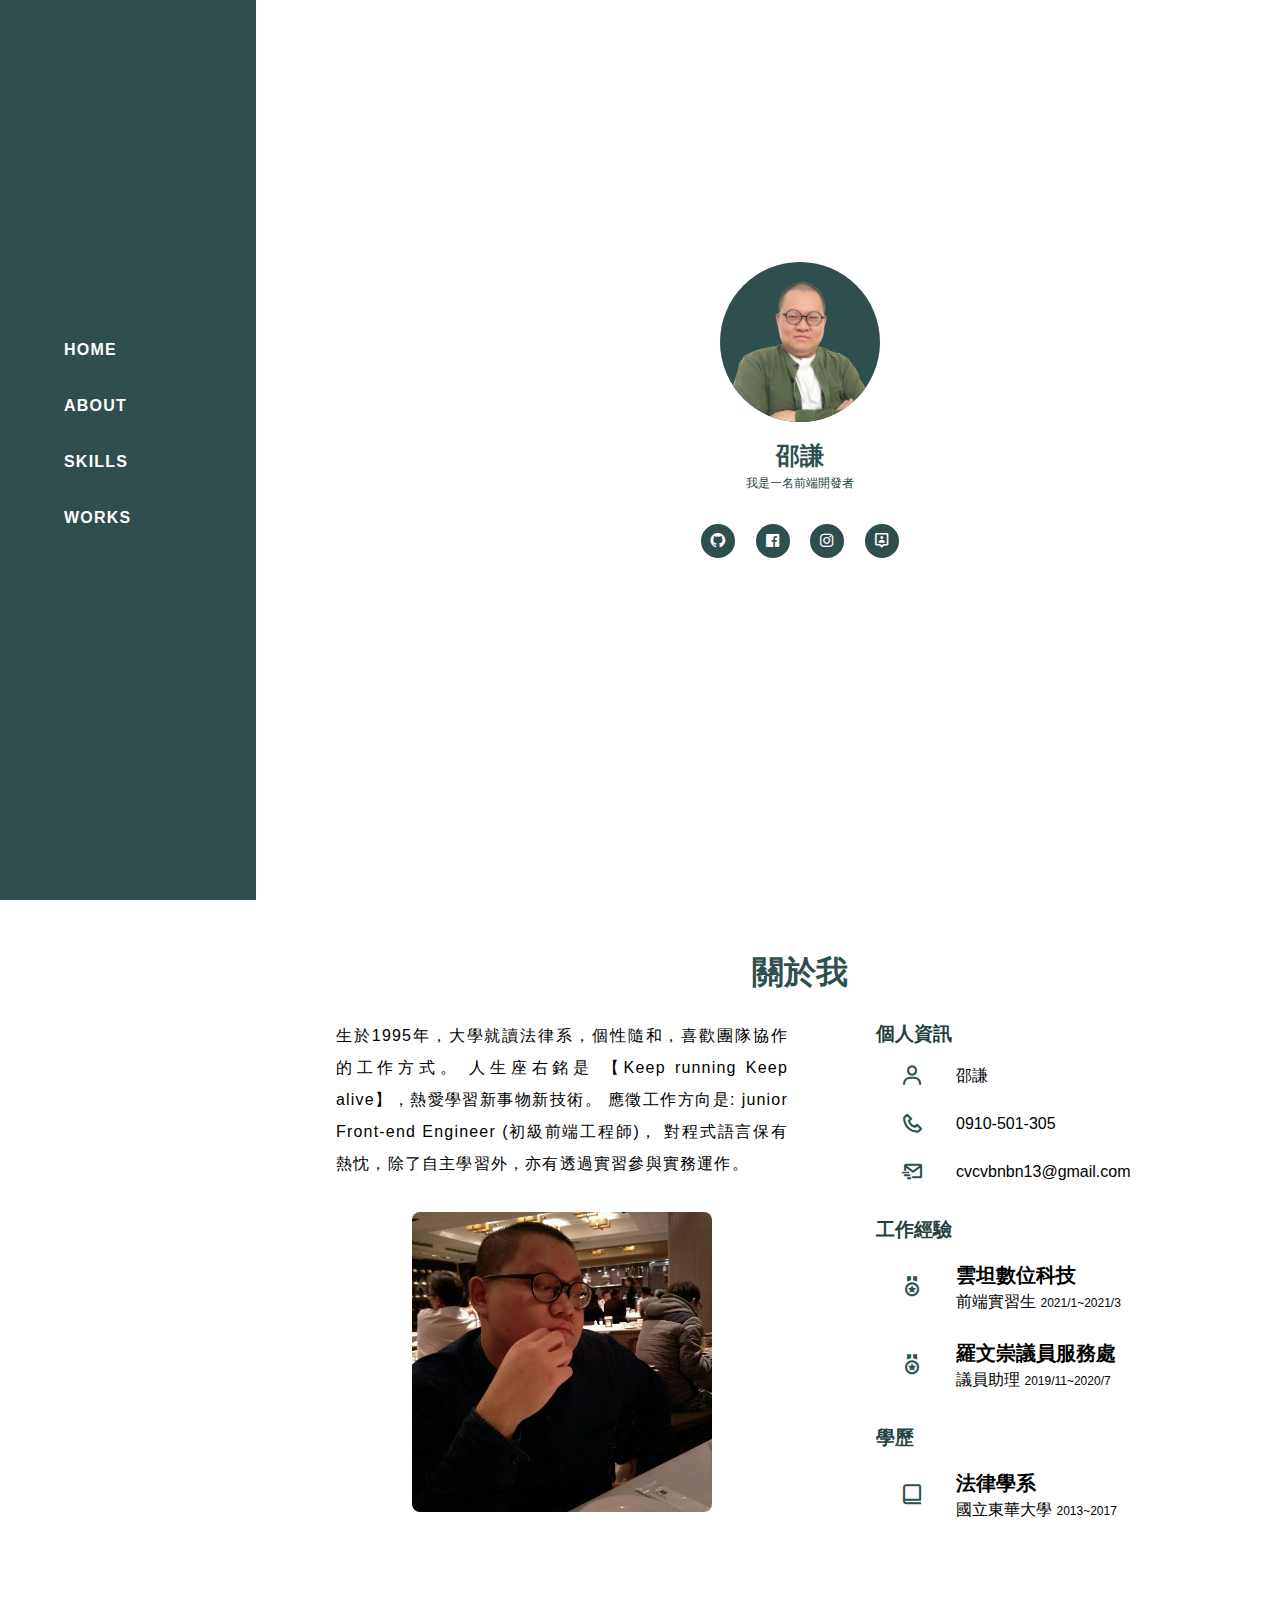
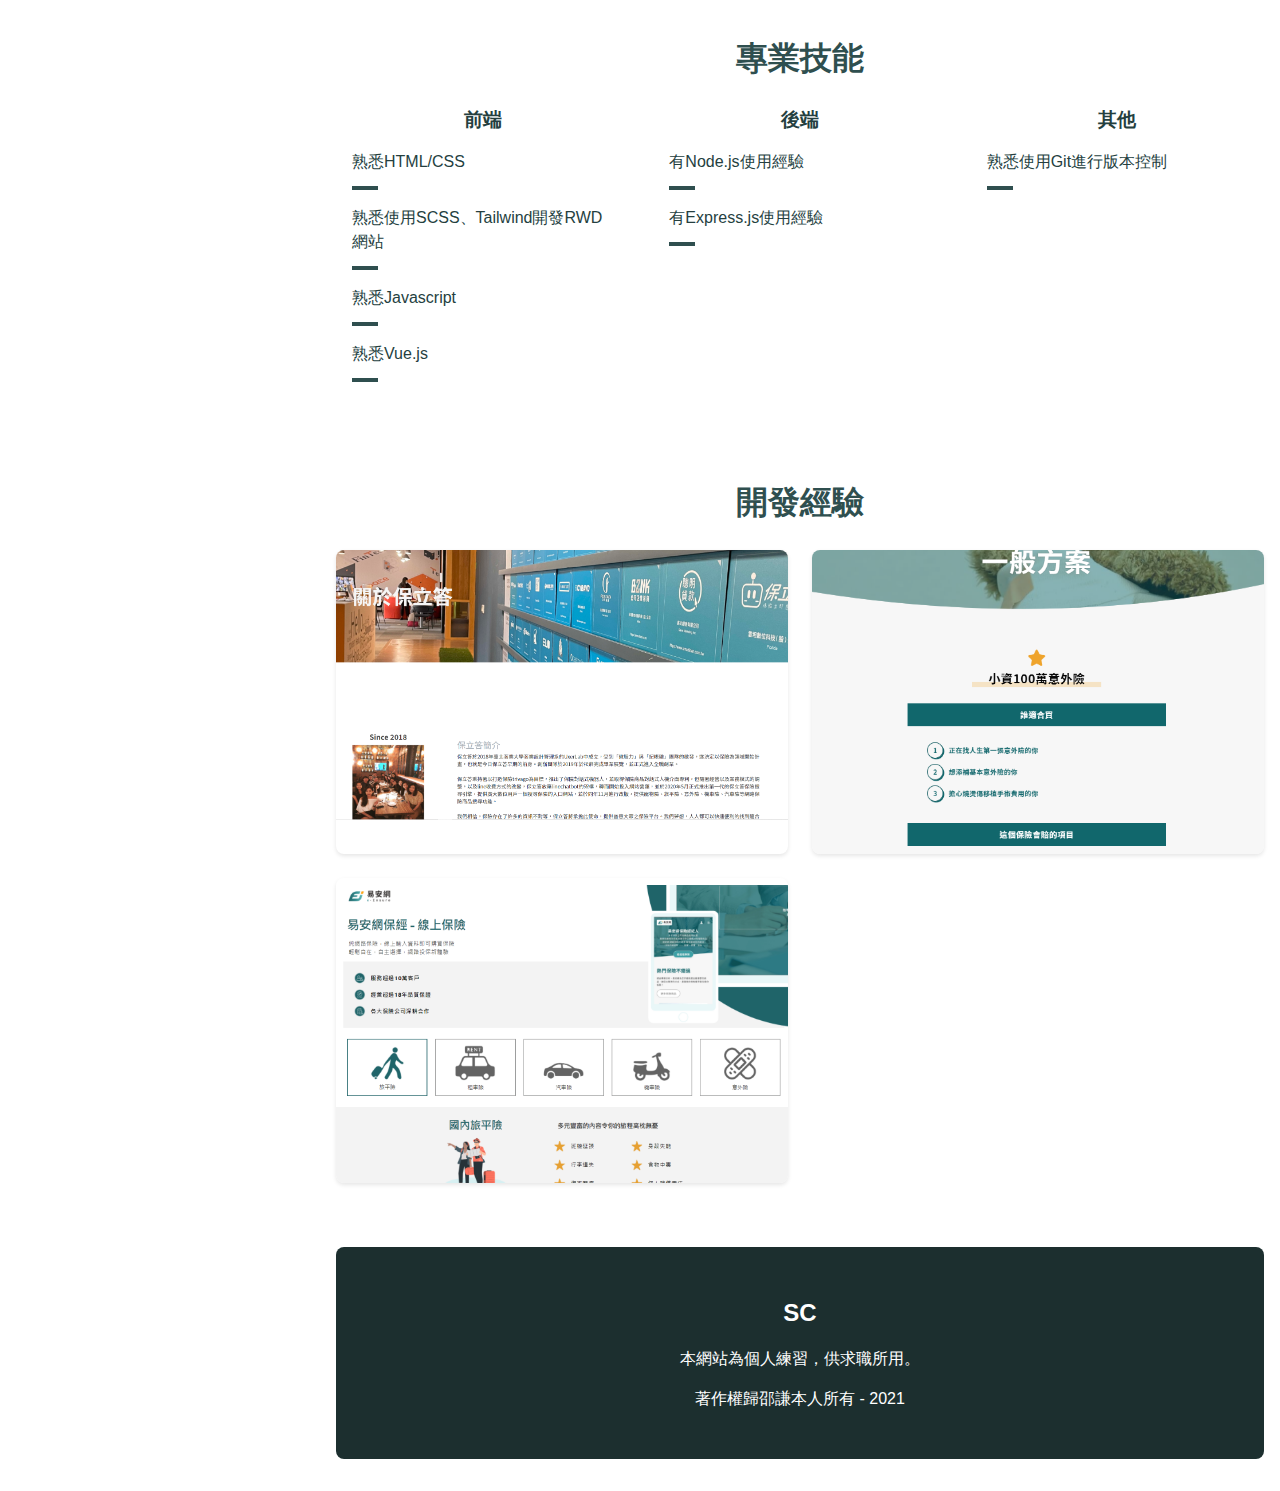
==== index.html @ 2b5a3fa8 "resume" ====
<!DOCTYPE html>
<html lang="en">
<head>
  <meta charset="UTF-8">
  <meta http-equiv="X-UA-Compatible" content="IE=edge">
  <meta name="viewport" content="width=device-width, initial-scale=1.0">
  <link rel="icon" href="assets/img/favicon.png" type="img/x-icon">
  <link rel="stylesheet" href="assets/css/style.css">
  <link href='https://unpkg.com/boxicons@2.0.7/css/boxicons.min.css' rel='stylesheet'>
  <title>嗨!我是邵謙</title>
</head>
<body>
  <header class="header">
    <div class="nav bd-grid">
      <div class="nav__toggle" id="nav__toggle">
        <i class='bx bx-menu'></i>
      </div>

      <div>
        <a href="#home">
          <img src="assets/img/logo.png" alt="" class="nav__logo">
        </a>
      </div>

      <div class="nav__menu" id="nav__menu">
        <div class="nav__close" id="nav__close">
          <i class='bx bx-x'></i>
        </div>

        <ul class="nav__list">
          <li class="nav__item"><a href="#home" class="nav__link">Home</a></li>
          <li class="nav__item"><a href="#about" class="nav__link">About</a></li>
          <li class="nav__item"><a href="#skills" class="nav__link">Skills</a></li>
          <li class="nav__item"><a href="#works" class="nav__link">Works</a></li>
        </ul>
      </div>
    </div>
  </header>


  <main class="main">
    <section class="home" id="home">
      <div class="home__container bd-grid">
        <div class="home__data">
          <div class="home__img">
            <img src="assets/img/person.png" alt="">
          </div>

          <h1 class="home__title">
            邵謙
          </h1>
          <span class="home__profession">我是一名前端開發者</span>

          <div class="home__social">
            <a href="#" class="home__social-link">
              <i class='bx bxl-github'></i>
            </a>
            <a href="#" class="home__social-link">
              <i class='bx bxl-facebook-square'></i>
            </a>
            <a href="#" class="home__social-link">
              <i class='bx bxl-instagram'></i>
            </a>
            <a href="#" class="home__social-link">
              <i class='bx bx-user-pin'></i>
            </a>
          </div>
        </div>
      </div>
    </section>

    <section class="about section" id="about">
      <h2 class="section__title">關於我</h2>

      <div class="about__container bd-grid">
        <div class="about__data">
          <p class="about__description">生於1995年，大學就讀法律系，個性隨和，喜歡團隊協作的工作方式。
          
            人生座右銘是 【Keep running Keep alive】，熱愛學習新事物新技術。
            
            應徵工作方向是: junior Front-end Engineer (初級前端工程師)，
            
            對程式語言保有熱忱，除了自主學習外，亦有透過實習參與實務運作。
          </p>
          <img src="assets/img/about.png" alt="" class="about__img">
        </div>
        <div>
          <div class="about__information">
            <h3 class="about__information-title">個人資訊</h3>
          
            <div class="about__information-data">
              <i class='bx bx-user about__information-icon'></i>
              <span>邵謙</span>
            </div>
          
            <div class="about__information-data">
              <i class='bx bx-phone about__information-icon'></i>
              <span>0910-501-305</span>
            </div>
          
            <div class="about__information-data">
              <i class='bx bx-mail-send about__information-icon'></i>
              <span>cvcvbnbn13@gmail.com</span>
            </div>
          </div>
          
          <div class="about__information">
            <h3 class="about__information-title">工作經驗</h3>
          
            <div class="about__information-data">
              <i class='bx bx-medal about__information-icon'></i>
              <div>
                <span class='about__information-company'>雲坦數位科技</span>
                <span class='about__information-subtitle'>前端實習生</span>
                <span class='about__information-subtitle-small'>2021/1~2021/3</span>
              </div>
            </div>
            <div class="about__information-data">
              <i class='bx bx-medal about__information-icon'></i>
              <div>
                <span class='about__information-company'>羅文崇議員服務處</span>
                <span class='about__information-subtitle'>議員助理</span>
                <span class='about__information-subtitle-small'>2019/11~2020/7</span>
              </div>
            </div>
          
          </div>
          <div class="about__information">
            <h3 class="about__information-title">學歷</h3>
          
            <div class="about__information-data">
              <i class='bx bx-book-alt about__information-icon'></i>
              <div>
                <span class='about__information-company'>法律學系</span>
                <span class='about__information-subtitle'>國立東華大學</span>
                <span class='about__information-subtitle-small'>2013~2017</span>
              </div>
            </div>
          
          </div>
        </div>

      </div>
    </section>

    <section class="skills section" id="skills">
      <h2 class="section__title">專業技能</h2>

      <div class="skills__container bd-grid">
        <div class="skills-content">
          <h3 class="skills__subtitle">前端</h3>
          <div class="skills__data">
            <span class="skills__name">熟悉HTML/CSS</span>
            <div class="skills__bar"></div>
          </div>
          <div class="skills__data">
            <span class="skills__name">熟悉使用SCSS、Tailwind開發RWD網站</span>
            <div class="skills__bar"></div>
          </div>

          <div class="skills__data">
            <span class="skills__name">熟悉Javascript</span>
            <div class="skills__bar"></div>
          </div>
          
          <div class="skills__data">
            <span class="skills__name">熟悉Vue.js</span>
            <div class="skills__bar"></div>
          </div>
        </div>

        <div class="skills-content">
          <h3 class="skills__subtitle">後端</h3>
          <div class="skills__data">
            <span class="skills__name">有Node.js使用經驗</span>
            <div class="skills__bar"></div>
          </div>
          <div class="skills__data">
            <span class="skills__name">有Express.js使用經驗</span>
            <div class="skills__bar"></div>
          </div>
        </div>

        <div class="skills-content">
          <h3 class="skills__subtitle">其他</h3>
          <div class="skills__data">
            <span class="skills__name">熟悉使用Git進行版本控制</span>
            <div class="skills__bar"></div>
          </div>
        </div>
      </div>
    </section>

    <section class="works section" id="works">
      <h2 class="section__title">開發經驗</h2>

      <div class="works__container bd-grid">
        <div class="works__img">
          <img src="assets/img/work1.png" alt="">

          <div class="works__data">
            <a href="https://polida.com.tw/about" target="_blank" rel="noreferrer" class="works__link">
              <i class='bx bx-link-alt'></i>
            </a>
            <span class="works__title">保立答關於我頁面</span>
          </div>
        </div>
        <div class="works__img">
          <img src="assets/img/work2.png" alt="">

          <div class="works__data">
            <a href="https://einsure.com.tw/product/accident/general/taian-QTP204?supplier=taian" target="_blank" rel="noreferrer" class="works__link">
              <i class='bx bx-link-alt'></i>
            </a>
            <span class="works__title">易安網意外險頁面</span>
          </div>
        </div>
        <div class="works__img">
          <img src="assets/img/work3.png" alt="">

          <div class="works__data">
            <a href="https://tada.tw/w/tada/Fortuna" target="_blank" rel="noreferrer" class="works__link">
              <i class='bx bx-link-alt'></i>
            </a>
            <span class="works__title">TADA台灣車主協會線上保險頁面</span>
          </div>
        </div>
        <!-- <div class="works__img">
          <img src="assets/img/work4.jpg" alt="">

          <div class="works__data">
            <a href="#" class="works__link">
              <i class='bx bx-link-alt'></i>
            </a>
            <span class="works__title">Work 4</span>
          </div>
        </div>
        <div class="works__img">
          <img src="assets/img/work5.jpg" alt="">

          <div class="works__data">
            <a href="#" class="works__link">
              <i class='bx bx-link-alt'></i>
            </a>
            <span class="works__title">Work 5</span>
          </div>
        </div>
        <div class="works__img">
          <img src="assets/img/work6.jpg" alt="">

          <div class="works__data">
            <a href="#" class="works__link">
              <i class='bx bx-link-alt'></i>
            </a>
            <span class="works__title">Work 6</span>
          </div>
        </div> -->
      </div>
    </section>
  </main>

  <footer class="footer">
    <div class="footer__container bd-grid">
      <h1 class="footer__title">SC</h1>
      <p class="footer__description">本網站為個人練習，供求職所用。</p>

      <p class="footer__copy">著作權歸邵謙本人所有 - 2021</p>
    </div>
  </footer>

  <script src="assets/js/main.js">

  </script>
</body>
</html>
---- assets/css/style.css ----
* {
  margin: 0;
  padding: 0;
  -webkit-box-sizing: border-box;
          box-sizing: border-box;
  font-family: 'Noto Sans TC', sans-serif;
}

html {
  scroll-behavior: smooth;
}

body {
  font-size: 1rem;
  font-weight: normal;
  background-color: #fff;
  color: #000;
  line-height: 1.5;
}

ul {
  list-style: none;
}

a {
  text-decoration: none;
  color: #000;
}

img {
  max-width: 100%;
  height: auto;
  display: block;
}

.section {
  padding: 4rem 0 2rem;
}

.section__title {
  font-size: 2rem;
  color: #2f4f4f;
  margin-bottom: 1.5rem;
  text-align: center;
}

.section__subtitle {
  display: block;
  font-size: 0.75rem;
  color: #1c2f2f;
  text-align: center;
  font-weight: 700;
  margin-bottom: .5rem;
}

.bd-grid {
  max-width: 1280px;
  display: -ms-grid;
  display: grid;
  -ms-grid-columns: 100%;
      grid-template-columns: 100%;
  -webkit-column-gap: 1.5rem;
          column-gap: 1.5rem;
  width: calc( 100% - 2rem);
  margin: 0 auto;
}

.header {
  width: 100%;
  position: fixed;
  top: 0;
  left: 0;
  z-index: 100;
  background-color: #2f4f4f;
  -webkit-box-shadow: 0 2px 4px rgba(0, 0, 0, 0.1);
          box-shadow: 0 2px 4px rgba(0, 0, 0, 0.1);
}

.nav {
  height: 2.5rem;
  display: -webkit-box;
  display: -ms-flexbox;
  display: flex;
  -webkit-box-pack: justify;
      -ms-flex-pack: justify;
          justify-content: space-between;
  -webkit-box-align: center;
      -ms-flex-align: center;
          align-items: center;
}

.nav__menu {
  position: fixed;
  top: 0;
  left: -100%;
  width: 80%;
  height: 100vh;
  padding: 4rem;
  display: -webkit-box;
  display: -ms-flexbox;
  display: flex;
  -webkit-box-align: center;
      -ms-flex-align: center;
          align-items: center;
  background-color: #2f4f4f;
  -webkit-transition: .5s;
  transition: .5s;
}

.nav__close {
  position: absolute;
  top: 1rem;
  right: 1rem;
  font-size: 2rem;
  color: #253f3f;
  cursor: pointer;
}

.nav__show {
  left: 0;
}

.nav__item {
  margin-bottom: 2rem;
}

.nav__link {
  text-transform: uppercase;
  color: #fff;
  font-weight: 700;
  -webkit-transition: .3s;
  transition: .3s;
}

.nav__link:hover {
  color: #1c2f2f;
}

.nav__toggle {
  color: #4c7f7f;
  font-size: 1.5rem;
  cursor: pointer;
}

.nav__active {
  color: #1c2f2f;
}

.nav__list {
  letter-spacing: 1.2px;
}

.nav__logo {
  width: 2.5rem;
  height: 2.5rem;
}

.home__container {
  height: 100vh;
  -webkit-box-align: center;
      -ms-flex-align: center;
          align-items: center;
}

.home__data {
  display: -webkit-box;
  display: -ms-flexbox;
  display: flex;
  -webkit-box-orient: vertical;
  -webkit-box-direction: normal;
      -ms-flex-direction: column;
          flex-direction: column;
  -webkit-box-align: center;
      -ms-flex-align: center;
          align-items: center;
  height: -webkit-max-content;
  height: -moz-max-content;
  height: max-content;
  text-align: center;
}

.home__img {
  width: 160px;
  height: 160px;
  background-color: #2f4f4f;
  border-radius: 50%;
  overflow: hidden;
  margin-bottom: 1rem;
}

.home__title {
  font-size: 1.5rem;
  color: #2f4f4f;
  font-weight: 700;
}

.home__profession {
  font-size: 0.75rem;
  color: #253f3f;
  margin-bottom: 2rem;
}

.home__social {
  margin-bottom: 5rem;
}

.home__social-link {
  display: -webkit-inline-box;
  display: -ms-inline-flexbox;
  display: inline-flex;
  background-color: #2f4f4f;
  color: #fff;
  font-size: 1.1rem;
  border-radius: 50%;
  padding: 0.5rem;
  margin: 0 .5rem;
  -webkit-transition: .3s;
  transition: .3s;
  cursor: pointer;
}

.about__container {
  row-gap: 1.5rem;
}

.about__description {
  text-align: justify;
  margin-bottom: 2rem;
  letter-spacing: 1.2px;
  line-height: 2;
}

.about__img {
  width: 150px;
  border-radius: .5rem;
  margin: 0 auto;
}

.about__information {
  margin-bottom: 2rem;
}

.about__information-title {
  color: #253f3f;
  margin-bottom: 1rem;
}

.about__information-data {
  display: -webkit-box;
  display: -ms-flexbox;
  display: flex;
  -webkit-box-align: center;
      -ms-flex-align: center;
          align-items: center;
  padding-left: 1.5rem;
  margin-bottom: 1.5rem;
}

.about__information-icon {
  font-size: 1.5rem;
  color: #2f4f4f;
  margin-right: 2rem;
}

.about__information-company {
  display: block;
  font-weight: 600;
  font-size: 1.25rem;
}

.about__information-subtitle-small {
  font-size: 0.75rem;
}

.skills__container {
  row-gap: 1.5rem;
  color: #253f3f;
  margin-bottom: 1rem;
}

.skills__subtitle {
  color: #253f3f;
  margin-bottom: 1rem;
  text-align: center;
}

.skills__data {
  position: relative;
  display: -webkit-box;
  display: -ms-flexbox;
  display: flex;
  margin: 0 1rem 2rem;
}

.skills__bar {
  position: absolute;
  bottom: -1rem;
  height: 0.25rem;
  background-color: #2f4f4f;
  width: 10%;
}

.works__container {
  row-gap: 1.5rem;
}

.works__img {
  position: relative;
  overflow: hidden;
  border-radius: .5rem;
  -webkit-box-shadow: 0 2px 4px rgba(0, 0, 0, 0.1);
          box-shadow: 0 2px 4px rgba(0, 0, 0, 0.1);
}

.works__img:hover .works__data {
  bottom: 0;
}

.works__data {
  position: absolute;
  bottom: -100%;
  width: 100%;
  height: 100%;
  display: -webkit-box;
  display: -ms-flexbox;
  display: flex;
  -webkit-box-orient: vertical;
  -webkit-box-direction: normal;
      -ms-flex-direction: column;
          flex-direction: column;
  -webkit-box-pack: center;
      -ms-flex-pack: center;
          justify-content: center;
  -webkit-box-align: center;
      -ms-flex-align: center;
          align-items: center;
  background: rgba(47, 79, 79, 0.7);
  border-radius: .5rem;
  -webkit-transition: .3s;
  transition: .3s;
}

.works__link {
  display: -webkit-inline-box;
  display: -ms-inline-flexbox;
  display: inline-flex;
  font-size: 1.5rem;
  background-color: #4c7f7f;
  color: #2f4f4f;
  padding: 0.5rem;
  margin-bottom: 1rem;
}

.works__title {
  font-size: 1.25rem;
  color: #fff;
}

.footer {
  background-color: #1c2f2f;
  color: #fff;
  text-align: center;
  padding: 2rem 0;
}

.footer__title {
  font-size: 1.5rem;
  margin-bottom: 1rem;
}

.footer__description {
  margin-bottom: 1rem;
}

@media screen and (min-width: 768px) {
  .nav__menu {
    width: 20%;
  }
  .about__container {
    -ms-grid-columns: (1fr)[2];
        grid-template-columns: repeat(2, 1fr);
  }
  .about__data {
    text-align: initial;
  }
  .about__description {
    margin-bottom: 2rem;
  }
  .about__img {
    width: 300px;
    height: 300px;
  }
  .about__information {
    padding-left: 4rem;
  }
  .skills__container {
    -ms-grid-columns: (1fr)[3];
        grid-template-columns: repeat(3, 1fr);
  }
  .works__container {
    -ms-grid-columns: (1fr)[2];
        grid-template-columns: repeat(2, 1fr);
  }
  .footer {
    background: none;
  }
  .footer__container {
    background-color: #1c2f2f;
    padding: 3rem 0;
    border-radius: .5rem;
  }
}

@media screen and (min-width: 1024px) {
  body {
    padding-left: 25%;
  }
  .header {
    width: 0;
  }
  .nav__toggle, .nav__logo, .nav__close {
    display: none;
  }
  .nav__menu {
    left: 0;
  }
  .section {
    padding: 3rem 0 2rem;
  }
  .bd-grid {
    margin: 0 auto;
  }
  .about__data {
    text-align: left;
  }
}
/*# sourceMappingURL=style.css.map */
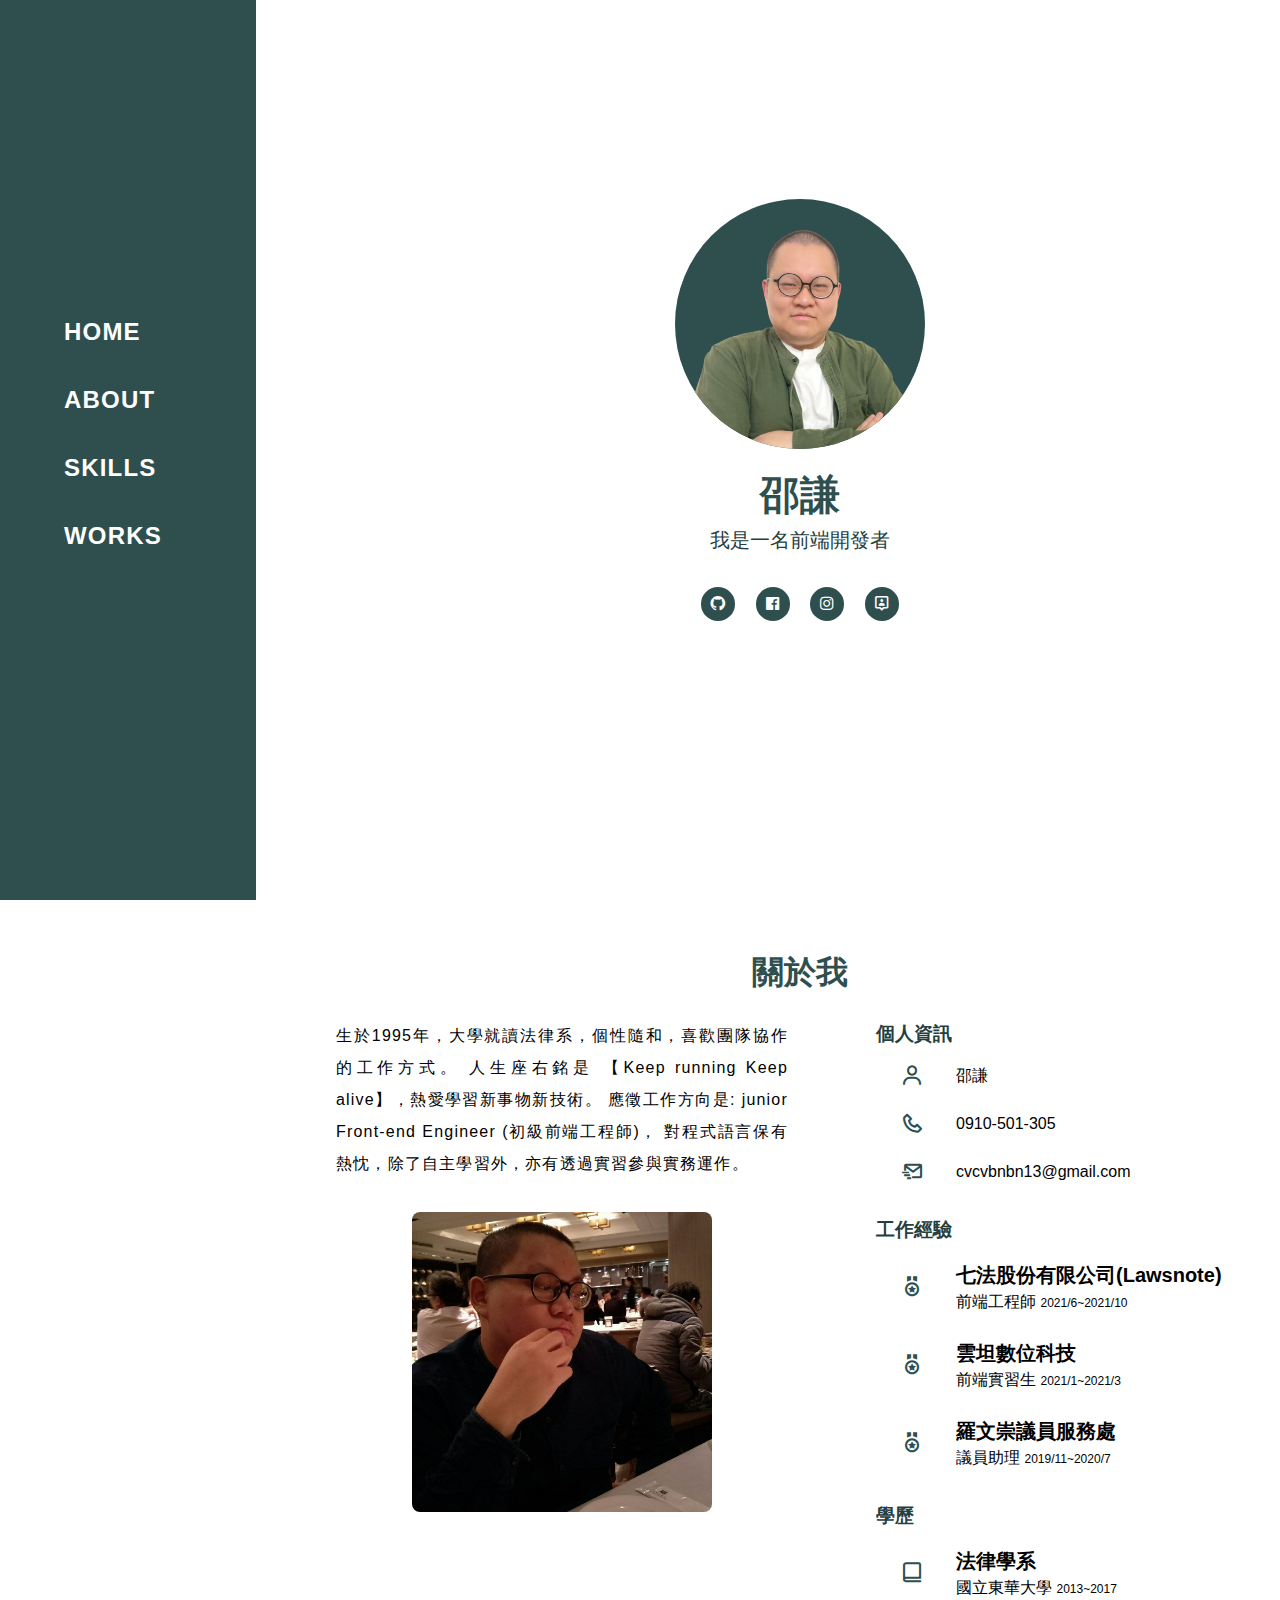
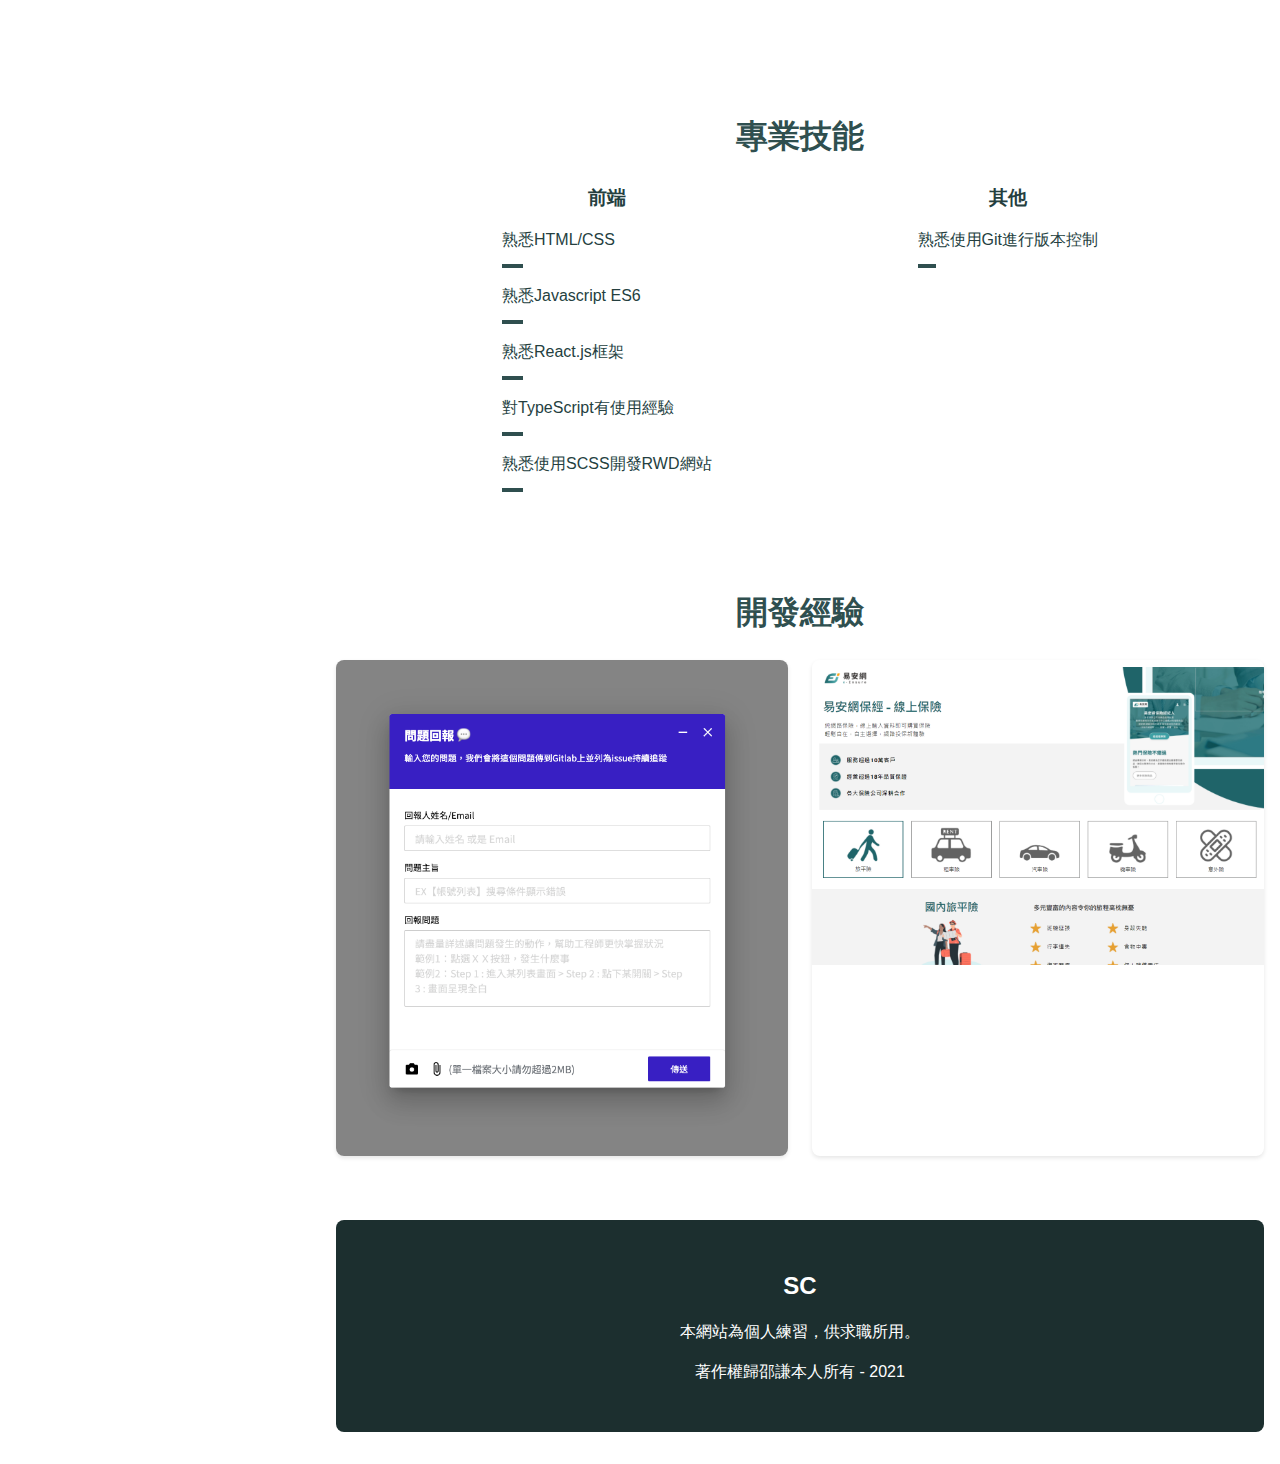
==== commit e406d892: "[feat]Modify resume for new Job of insert something" ====
--- a/index.html
+++ b/index.html
@@ -1,275 +1,280 @@
 <!DOCTYPE html>
 <html lang="en">
-<head>
-  <meta charset="UTF-8">
-  <meta http-equiv="X-UA-Compatible" content="IE=edge">
-  <meta name="viewport" content="width=device-width, initial-scale=1.0">
-  <link rel="icon" href="assets/img/favicon.png" type="img/x-icon">
-  <link rel="stylesheet" href="assets/css/style.css">
-  <link href='https://unpkg.com/boxicons@2.0.7/css/boxicons.min.css' rel='stylesheet'>
-  <title>嗨!我是邵謙</title>
-</head>
-<body>
-  <header class="header">
-    <div class="nav bd-grid">
-      <div class="nav__toggle" id="nav__toggle">
-        <i class='bx bx-menu'></i>
+  <head>
+    <meta charset="UTF-8" />
+    <meta http-equiv="X-UA-Compatible" content="IE=edge" />
+    <meta name="viewport" content="width=device-width, initial-scale=1.0" />
+    <link rel="icon" href="assets/img/favicon.png" type="img/x-icon" />
+    <link rel="stylesheet" href="assets/css/style.css" />
+    <link
+      href="https://unpkg.com/boxicons@2.0.7/css/boxicons.min.css"
+      rel="stylesheet"
+    />
+    <title>嗨!我是邵謙</title>
+  </head>
+  <body>
+    <header class="header">
+      <div class="nav bd-grid">
+        <div class="nav__toggle" id="nav__toggle">
+          <i class="bx bx-menu"></i>
+        </div>
+
+        <div>
+          <a href="#home">
+            <img src="assets/img/logo.png" alt="" class="nav__logo" />
+          </a>
+        </div>
+
+        <div class="nav__menu" id="nav__menu">
+          <div class="nav__close" id="nav__close">
+            <i class="bx bx-x"></i>
+          </div>
+
+          <ul class="nav__list">
+            <li class="nav__item">
+              <a href="#home" class="nav__link">Home</a>
+            </li>
+            <li class="nav__item">
+              <a href="#about" class="nav__link">About</a>
+            </li>
+            <li class="nav__item">
+              <a href="#skills" class="nav__link">Skills</a>
+            </li>
+            <li class="nav__item">
+              <a href="#works" class="nav__link">Works</a>
+            </li>
+          </ul>
+        </div>
       </div>
-
-      <div>
-        <a href="#home">
-          <img src="assets/img/logo.png" alt="" class="nav__logo">
-        </a>
+    </header>
+
+    <main class="main">
+      <section class="home" id="home">
+        <div class="home__container bd-grid">
+          <div class="home__data">
+            <div class="home__img">
+              <img src="assets/img/person.png" alt="" />
+            </div>
+
+            <h1 class="home__title">邵謙</h1>
+            <span class="home__profession">我是一名前端開發者</span>
+
+            <div class="home__social">
+              <a href="#" class="home__social-link">
+                <i class="bx bxl-github"></i>
+              </a>
+              <a href="#" class="home__social-link">
+                <i class="bx bxl-facebook-square"></i>
+              </a>
+              <a href="#" class="home__social-link">
+                <i class="bx bxl-instagram"></i>
+              </a>
+              <a href="#" class="home__social-link">
+                <i class="bx bx-user-pin"></i>
+              </a>
+            </div>
+          </div>
+        </div>
+      </section>
+
+      <section class="about section" id="about">
+        <h2 class="section__title">關於我</h2>
+
+        <div class="about__container bd-grid">
+          <div class="about__data">
+            <p class="about__description">
+              生於1995年，大學就讀法律系，個性隨和，喜歡團隊協作的工作方式。
+              人生座右銘是 【Keep running Keep alive】，熱愛學習新事物新技術。
+              應徵工作方向是: junior Front-end Engineer (初級前端工程師)，
+              對程式語言保有熱忱，除了自主學習外，亦有透過實習參與實務運作。
+            </p>
+            <img src="assets/img/about.png" alt="" class="about__img" />
+          </div>
+          <div>
+            <div class="about__information">
+              <h3 class="about__information-title">個人資訊</h3>
+
+              <div class="about__information-data">
+                <i class="bx bx-user about__information-icon"></i>
+                <span>邵謙</span>
+              </div>
+
+              <div class="about__information-data">
+                <i class="bx bx-phone about__information-icon"></i>
+                <span>0910-501-305</span>
+              </div>
+
+              <div class="about__information-data">
+                <i class="bx bx-mail-send about__information-icon"></i>
+                <span>cvcvbnbn13@gmail.com</span>
+              </div>
+            </div>
+
+            <div class="about__information">
+              <h3 class="about__information-title">工作經驗</h3>
+
+              <div class="about__information-data">
+                <i class="bx bx-medal about__information-icon"></i>
+                <div>
+                  <span class="about__information-company"
+                    >七法股份有限公司(Lawsnote)</span
+                  >
+                  <span class="about__information-subtitle">前端工程師</span>
+                  <span class="about__information-subtitle-small"
+                    >2021/6~2021/10</span
+                  >
+                </div>
+              </div>
+
+              <div class="about__information-data">
+                <i class="bx bx-medal about__information-icon"></i>
+                <div>
+                  <span class="about__information-company">雲坦數位科技</span>
+                  <span class="about__information-subtitle">前端實習生</span>
+                  <span class="about__information-subtitle-small"
+                    >2021/1~2021/3</span
+                  >
+                </div>
+              </div>
+
+              <div class="about__information-data">
+                <i class="bx bx-medal about__information-icon"></i>
+                <div>
+                  <span class="about__information-company"
+                    >羅文崇議員服務處</span
+                  >
+                  <span class="about__information-subtitle">議員助理</span>
+                  <span class="about__information-subtitle-small"
+                    >2019/11~2020/7</span
+                  >
+                </div>
+              </div>
+            </div>
+            <div class="about__information">
+              <h3 class="about__information-title">學歷</h3>
+
+              <div class="about__information-data">
+                <i class="bx bx-book-alt about__information-icon"></i>
+                <div>
+                  <span class="about__information-company">法律學系</span>
+                  <span class="about__information-subtitle">國立東華大學</span>
+                  <span class="about__information-subtitle-small"
+                    >2013~2017</span
+                  >
+                </div>
+              </div>
+            </div>
+          </div>
+        </div>
+      </section>
+
+      <section class="skills section" id="skills">
+        <h2 class="section__title">專業技能</h2>
+
+        <div class="skills__container bd-grid">
+          <div class="skills-content">
+            <h3 class="skills__subtitle">前端</h3>
+            <div class="skills__data">
+              <span class="skills__name">熟悉HTML/CSS</span>
+              <div class="skills__bar"></div>
+            </div>
+            <div class="skills__data">
+              <span class="skills__name">熟悉Javascript ES6</span>
+              <div class="skills__bar"></div>
+            </div>
+
+            <div class="skills__data">
+              <span class="skills__name">熟悉React.js框架</span>
+              <div class="skills__bar"></div>
+            </div>
+
+            <div class="skills__data">
+              <span class="skills__name">對TypeScript有使用經驗</span>
+              <div class="skills__bar"></div>
+            </div>
+
+            <div class="skills__data">
+              <span class="skills__name">熟悉使用SCSS開發RWD網站</span>
+              <div class="skills__bar"></div>
+            </div>
+          </div>
+
+          <div class="skills-content">
+            <h3 class="skills__subtitle">其他</h3>
+            <div class="skills__data">
+              <span class="skills__name">熟悉使用Git進行版本控制</span>
+              <div class="skills__bar"></div>
+            </div>
+          </div>
+        </div>
+      </section>
+
+      <section class="works section" id="works">
+        <h2 class="section__title">開發經驗</h2>
+
+        <div class="works__container bd-grid">
+          <div class="works__img">
+            <img src="assets/img/bugReport.png" alt="" />
+
+            <div class="works__data">
+              <span class="works__title">Lawsnote內部回報系統</span>
+              <br />
+              <p class="works__description">
+                程式使用React + TypeScript開發
+                <br />
+                搭配Redux做狀態管理
+                <br />
+                並使用Axios與後端協作串接api
+                <br />
+                UI部分使用Material-UI
+                <br />
+                <br />
+                底部功能列中的相機icon
+                <br />
+                是特別為該專案開發的截圖功能
+                <br />
+                主要是透過
+                <br />
+                MediaDevices.getDisplayMedia及canvas
+                <br />
+                的drawImage功能來實現
+              </p>
+            </div>
+          </div>
+          <div class="works__img">
+            <img src="assets/img/work3.png" alt="" />
+
+            <div class="works__data">
+              <a
+                href="https://tada.tw/w/tada/Fortuna"
+                target="_blank"
+                rel="noreferrer"
+                class="works__link"
+              >
+                <i class="bx bx-link-alt"></i>
+              </a>
+              <span class="works__title">TADA台灣車主協會線上保險頁面</span>
+              <br />
+              <p class="works__description">
+                使用SCSS進行RWD網站製作
+                <br />
+                透過vue進行資料整理、render及功能撰寫
+              </p>
+            </div>
+          </div>
+        </div>
+      </section>
+    </main>
+
+    <footer class="footer">
+      <div class="footer__container bd-grid">
+        <h1 class="footer__title">SC</h1>
+        <p class="footer__description">本網站為個人練習，供求職所用。</p>
+
+        <p class="footer__copy">著作權歸邵謙本人所有 - 2021</p>
       </div>
-
-      <div class="nav__menu" id="nav__menu">
-        <div class="nav__close" id="nav__close">
-          <i class='bx bx-x'></i>
-        </div>
-
-        <ul class="nav__list">
-          <li class="nav__item"><a href="#home" class="nav__link">Home</a></li>
-          <li class="nav__item"><a href="#about" class="nav__link">About</a></li>
-          <li class="nav__item"><a href="#skills" class="nav__link">Skills</a></li>
-          <li class="nav__item"><a href="#works" class="nav__link">Works</a></li>
-        </ul>
-      </div>
-    </div>
-  </header>
-
-
-  <main class="main">
-    <section class="home" id="home">
-      <div class="home__container bd-grid">
-        <div class="home__data">
-          <div class="home__img">
-            <img src="assets/img/person.png" alt="">
-          </div>
-
-          <h1 class="home__title">
-            邵謙
-          </h1>
-          <span class="home__profession">我是一名前端開發者</span>
-
-          <div class="home__social">
-            <a href="#" class="home__social-link">
-              <i class='bx bxl-github'></i>
-            </a>
-            <a href="#" class="home__social-link">
-              <i class='bx bxl-facebook-square'></i>
-            </a>
-            <a href="#" class="home__social-link">
-              <i class='bx bxl-instagram'></i>
-            </a>
-            <a href="#" class="home__social-link">
-              <i class='bx bx-user-pin'></i>
-            </a>
-          </div>
-        </div>
-      </div>
-    </section>
-
-    <section class="about section" id="about">
-      <h2 class="section__title">關於我</h2>
-
-      <div class="about__container bd-grid">
-        <div class="about__data">
-          <p class="about__description">生於1995年，大學就讀法律系，個性隨和，喜歡團隊協作的工作方式。
-          
-            人生座右銘是 【Keep running Keep alive】，熱愛學習新事物新技術。
-            
-            應徵工作方向是: junior Front-end Engineer (初級前端工程師)，
-            
-            對程式語言保有熱忱，除了自主學習外，亦有透過實習參與實務運作。
-          </p>
-          <img src="assets/img/about.png" alt="" class="about__img">
-        </div>
-        <div>
-          <div class="about__information">
-            <h3 class="about__information-title">個人資訊</h3>
-          
-            <div class="about__information-data">
-              <i class='bx bx-user about__information-icon'></i>
-              <span>邵謙</span>
-            </div>
-          
-            <div class="about__information-data">
-              <i class='bx bx-phone about__information-icon'></i>
-              <span>0910-501-305</span>
-            </div>
-          
-            <div class="about__information-data">
-              <i class='bx bx-mail-send about__information-icon'></i>
-              <span>cvcvbnbn13@gmail.com</span>
-            </div>
-          </div>
-          
-          <div class="about__information">
-            <h3 class="about__information-title">工作經驗</h3>
-          
-            <div class="about__information-data">
-              <i class='bx bx-medal about__information-icon'></i>
-              <div>
-                <span class='about__information-company'>雲坦數位科技</span>
-                <span class='about__information-subtitle'>前端實習生</span>
-                <span class='about__information-subtitle-small'>2021/1~2021/3</span>
-              </div>
-            </div>
-            <div class="about__information-data">
-              <i class='bx bx-medal about__information-icon'></i>
-              <div>
-                <span class='about__information-company'>羅文崇議員服務處</span>
-                <span class='about__information-subtitle'>議員助理</span>
-                <span class='about__information-subtitle-small'>2019/11~2020/7</span>
-              </div>
-            </div>
-          
-          </div>
-          <div class="about__information">
-            <h3 class="about__information-title">學歷</h3>
-          
-            <div class="about__information-data">
-              <i class='bx bx-book-alt about__information-icon'></i>
-              <div>
-                <span class='about__information-company'>法律學系</span>
-                <span class='about__information-subtitle'>國立東華大學</span>
-                <span class='about__information-subtitle-small'>2013~2017</span>
-              </div>
-            </div>
-          
-          </div>
-        </div>
-
-      </div>
-    </section>
-
-    <section class="skills section" id="skills">
-      <h2 class="section__title">專業技能</h2>
-
-      <div class="skills__container bd-grid">
-        <div class="skills-content">
-          <h3 class="skills__subtitle">前端</h3>
-          <div class="skills__data">
-            <span class="skills__name">熟悉HTML/CSS</span>
-            <div class="skills__bar"></div>
-          </div>
-          <div class="skills__data">
-            <span class="skills__name">熟悉使用SCSS、Tailwind開發RWD網站</span>
-            <div class="skills__bar"></div>
-          </div>
-
-          <div class="skills__data">
-            <span class="skills__name">熟悉Javascript</span>
-            <div class="skills__bar"></div>
-          </div>
-          
-          <div class="skills__data">
-            <span class="skills__name">熟悉Vue.js</span>
-            <div class="skills__bar"></div>
-          </div>
-        </div>
-
-        <div class="skills-content">
-          <h3 class="skills__subtitle">後端</h3>
-          <div class="skills__data">
-            <span class="skills__name">有Node.js使用經驗</span>
-            <div class="skills__bar"></div>
-          </div>
-          <div class="skills__data">
-            <span class="skills__name">有Express.js使用經驗</span>
-            <div class="skills__bar"></div>
-          </div>
-        </div>
-
-        <div class="skills-content">
-          <h3 class="skills__subtitle">其他</h3>
-          <div class="skills__data">
-            <span class="skills__name">熟悉使用Git進行版本控制</span>
-            <div class="skills__bar"></div>
-          </div>
-        </div>
-      </div>
-    </section>
-
-    <section class="works section" id="works">
-      <h2 class="section__title">開發經驗</h2>
-
-      <div class="works__container bd-grid">
-        <div class="works__img">
-          <img src="assets/img/work1.png" alt="">
-
-          <div class="works__data">
-            <a href="https://polida.com.tw/about" target="_blank" rel="noreferrer" class="works__link">
-              <i class='bx bx-link-alt'></i>
-            </a>
-            <span class="works__title">保立答關於我頁面</span>
-          </div>
-        </div>
-        <div class="works__img">
-          <img src="assets/img/work2.png" alt="">
-
-          <div class="works__data">
-            <a href="https://einsure.com.tw/product/accident/general/taian-QTP204?supplier=taian" target="_blank" rel="noreferrer" class="works__link">
-              <i class='bx bx-link-alt'></i>
-            </a>
-            <span class="works__title">易安網意外險頁面</span>
-          </div>
-        </div>
-        <div class="works__img">
-          <img src="assets/img/work3.png" alt="">
-
-          <div class="works__data">
-            <a href="https://tada.tw/w/tada/Fortuna" target="_blank" rel="noreferrer" class="works__link">
-              <i class='bx bx-link-alt'></i>
-            </a>
-            <span class="works__title">TADA台灣車主協會線上保險頁面</span>
-          </div>
-        </div>
-        <!-- <div class="works__img">
-          <img src="assets/img/work4.jpg" alt="">
-
-          <div class="works__data">
-            <a href="#" class="works__link">
-              <i class='bx bx-link-alt'></i>
-            </a>
-            <span class="works__title">Work 4</span>
-          </div>
-        </div>
-        <div class="works__img">
-          <img src="assets/img/work5.jpg" alt="">
-
-          <div class="works__data">
-            <a href="#" class="works__link">
-              <i class='bx bx-link-alt'></i>
-            </a>
-            <span class="works__title">Work 5</span>
-          </div>
-        </div>
-        <div class="works__img">
-          <img src="assets/img/work6.jpg" alt="">
-
-          <div class="works__data">
-            <a href="#" class="works__link">
-              <i class='bx bx-link-alt'></i>
-            </a>
-            <span class="works__title">Work 6</span>
-          </div>
-        </div> -->
-      </div>
-    </section>
-  </main>
-
-  <footer class="footer">
-    <div class="footer__container bd-grid">
-      <h1 class="footer__title">SC</h1>
-      <p class="footer__description">本網站為個人練習，供求職所用。</p>
-
-      <p class="footer__copy">著作權歸邵謙本人所有 - 2021</p>
-    </div>
-  </footer>
-
-  <script src="assets/js/main.js">
-
-  </script>
-</body>
-</html>+    </footer>
+
+    <script src="assets/js/main.js"></script>
+  </body>
+</html>
--- a/assets/css/style.css
+++ b/assets/css/style.css
@@ -3,7 +3,7 @@
   padding: 0;
   -webkit-box-sizing: border-box;
           box-sizing: border-box;
-  font-family: 'Noto Sans TC', sans-serif;
+  font-family: "Noto Sans TC", sans-serif;
 }
 
 html {
@@ -50,7 +50,7 @@
   color: #1c2f2f;
   text-align: center;
   font-weight: 700;
-  margin-bottom: .5rem;
+  margin-bottom: 0.5rem;
 }
 
 .bd-grid {
@@ -61,7 +61,7 @@
       grid-template-columns: 100%;
   -webkit-column-gap: 1.5rem;
           column-gap: 1.5rem;
-  width: calc( 100% - 2rem);
+  width: calc(100% - 2rem);
   margin: 0 auto;
 }
 
@@ -103,8 +103,8 @@
       -ms-flex-align: center;
           align-items: center;
   background-color: #2f4f4f;
-  -webkit-transition: .5s;
-  transition: .5s;
+  -webkit-transition: 0.5s;
+  transition: 0.5s;
 }
 
 .nav__close {
@@ -128,8 +128,9 @@
   text-transform: uppercase;
   color: #fff;
   font-weight: 700;
-  -webkit-transition: .3s;
-  transition: .3s;
+  -webkit-transition: 0.3s;
+  transition: 0.3s;
+  font-size: 1.5rem;
 }
 
 .nav__link:hover {
@@ -180,8 +181,8 @@
 }
 
 .home__img {
-  width: 160px;
-  height: 160px;
+  width: 250px;
+  height: 250px;
   background-color: #2f4f4f;
   border-radius: 50%;
   overflow: hidden;
@@ -189,13 +190,13 @@
 }
 
 .home__title {
-  font-size: 1.5rem;
+  font-size: 2.5rem;
   color: #2f4f4f;
   font-weight: 700;
 }
 
 .home__profession {
-  font-size: 0.75rem;
+  font-size: 1.25rem;
   color: #253f3f;
   margin-bottom: 2rem;
 }
@@ -213,9 +214,9 @@
   font-size: 1.1rem;
   border-radius: 50%;
   padding: 0.5rem;
-  margin: 0 .5rem;
-  -webkit-transition: .3s;
-  transition: .3s;
+  margin: 0 0.5rem;
+  -webkit-transition: 0.3s;
+  transition: 0.3s;
   cursor: pointer;
 }
 
@@ -232,7 +233,7 @@
 
 .about__img {
   width: 150px;
-  border-radius: .5rem;
+  border-radius: 0.5rem;
   margin: 0 auto;
 }
 
@@ -275,7 +276,12 @@
 .skills__container {
   row-gap: 1.5rem;
   color: #253f3f;
-  margin-bottom: 1rem;
+  display: -webkit-box;
+  display: -ms-flexbox;
+  display: flex;
+  -webkit-box-pack: space-evenly;
+      -ms-flex-pack: space-evenly;
+          justify-content: space-evenly;
 }
 
 .skills__subtitle {
@@ -307,7 +313,7 @@
 .works__img {
   position: relative;
   overflow: hidden;
-  border-radius: .5rem;
+  border-radius: 0.5rem;
   -webkit-box-shadow: 0 2px 4px rgba(0, 0, 0, 0.1);
           box-shadow: 0 2px 4px rgba(0, 0, 0, 0.1);
 }
@@ -335,9 +341,13 @@
       -ms-flex-align: center;
           align-items: center;
   background: rgba(47, 79, 79, 0.7);
-  border-radius: .5rem;
-  -webkit-transition: .3s;
-  transition: .3s;
+  border-radius: 0.5rem;
+  -webkit-transition: 0.3s;
+  transition: 0.3s;
+}
+
+.works__description {
+  display: none;
 }
 
 .works__link {
@@ -354,6 +364,7 @@
 .works__title {
   font-size: 1.25rem;
   color: #fff;
+  font-weight: bold;
 }
 
 .footer {
@@ -401,13 +412,19 @@
     -ms-grid-columns: (1fr)[2];
         grid-template-columns: repeat(2, 1fr);
   }
+  .works__description {
+    display: block;
+    text-align: center;
+    color: #fff;
+    font-size: 0.875rem;
+  }
   .footer {
     background: none;
   }
   .footer__container {
     background-color: #1c2f2f;
     padding: 3rem 0;
-    border-radius: .5rem;
+    border-radius: 0.5rem;
   }
 }
 
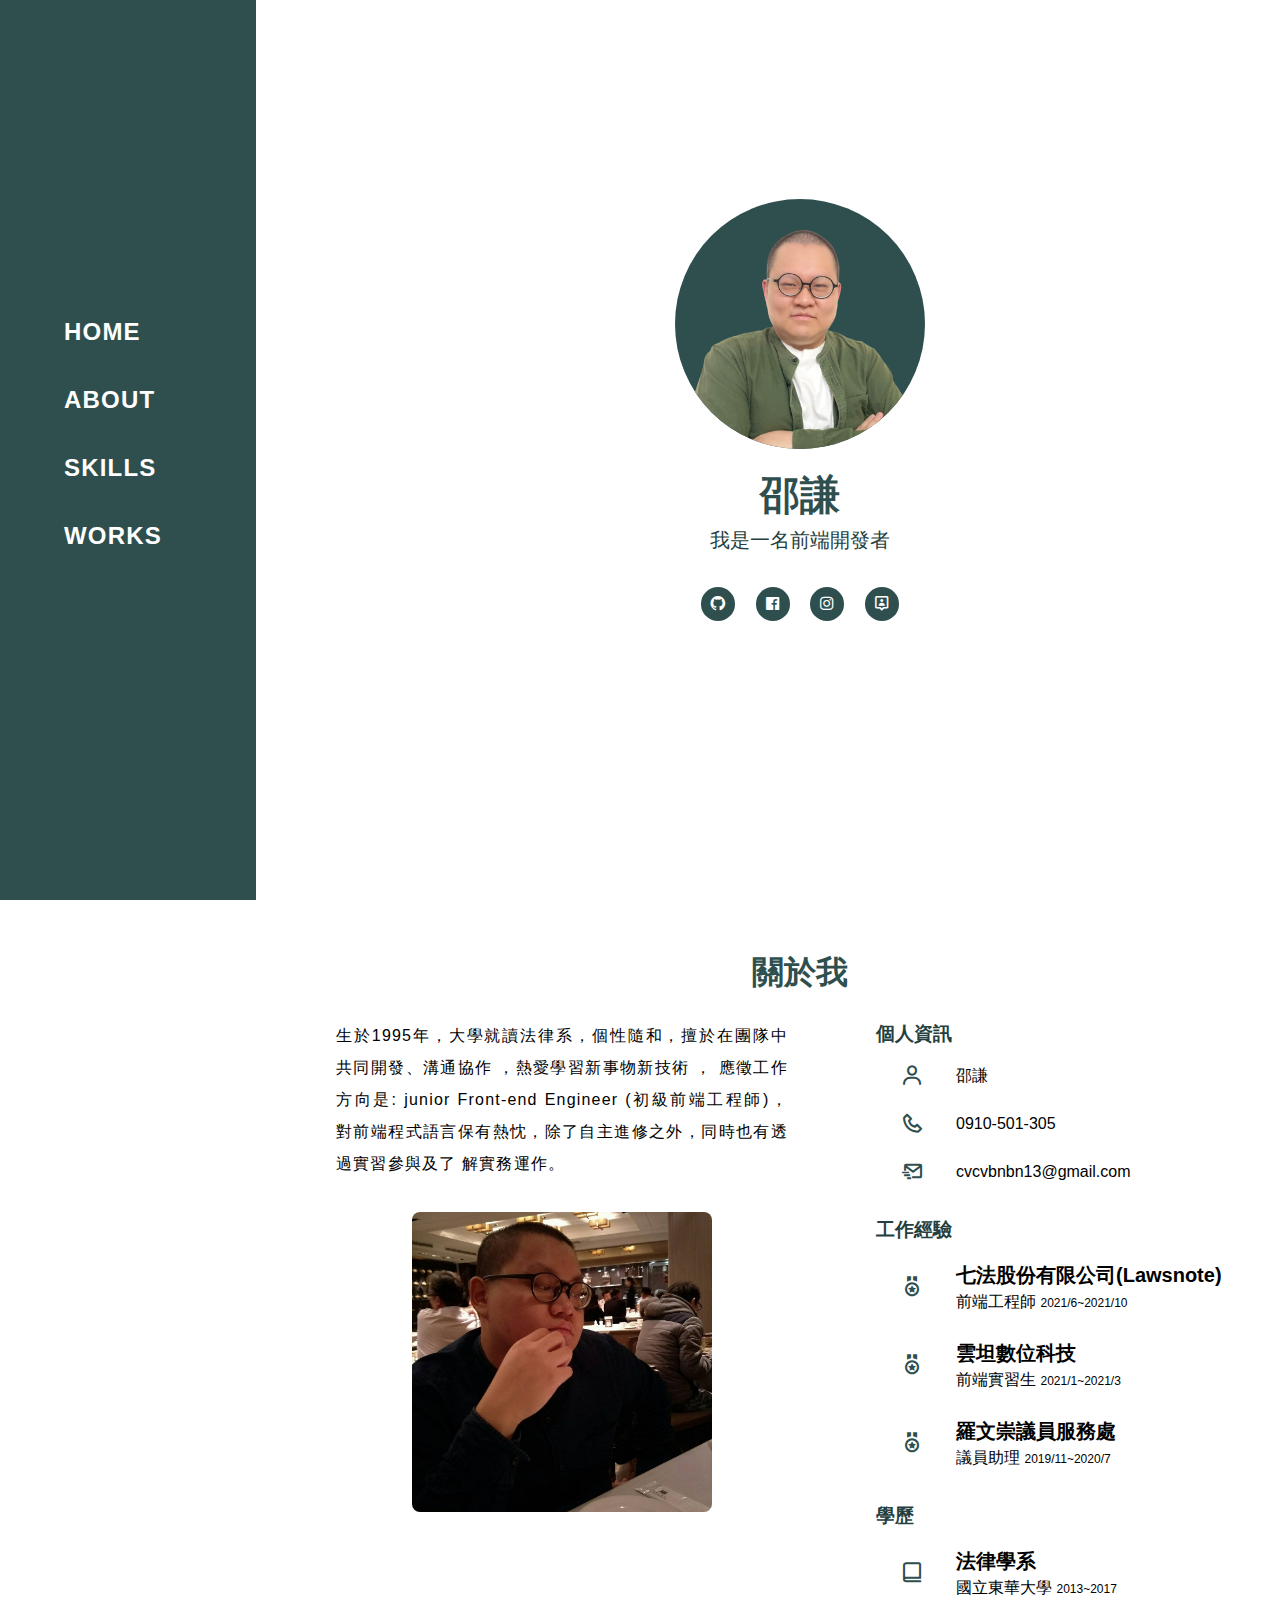
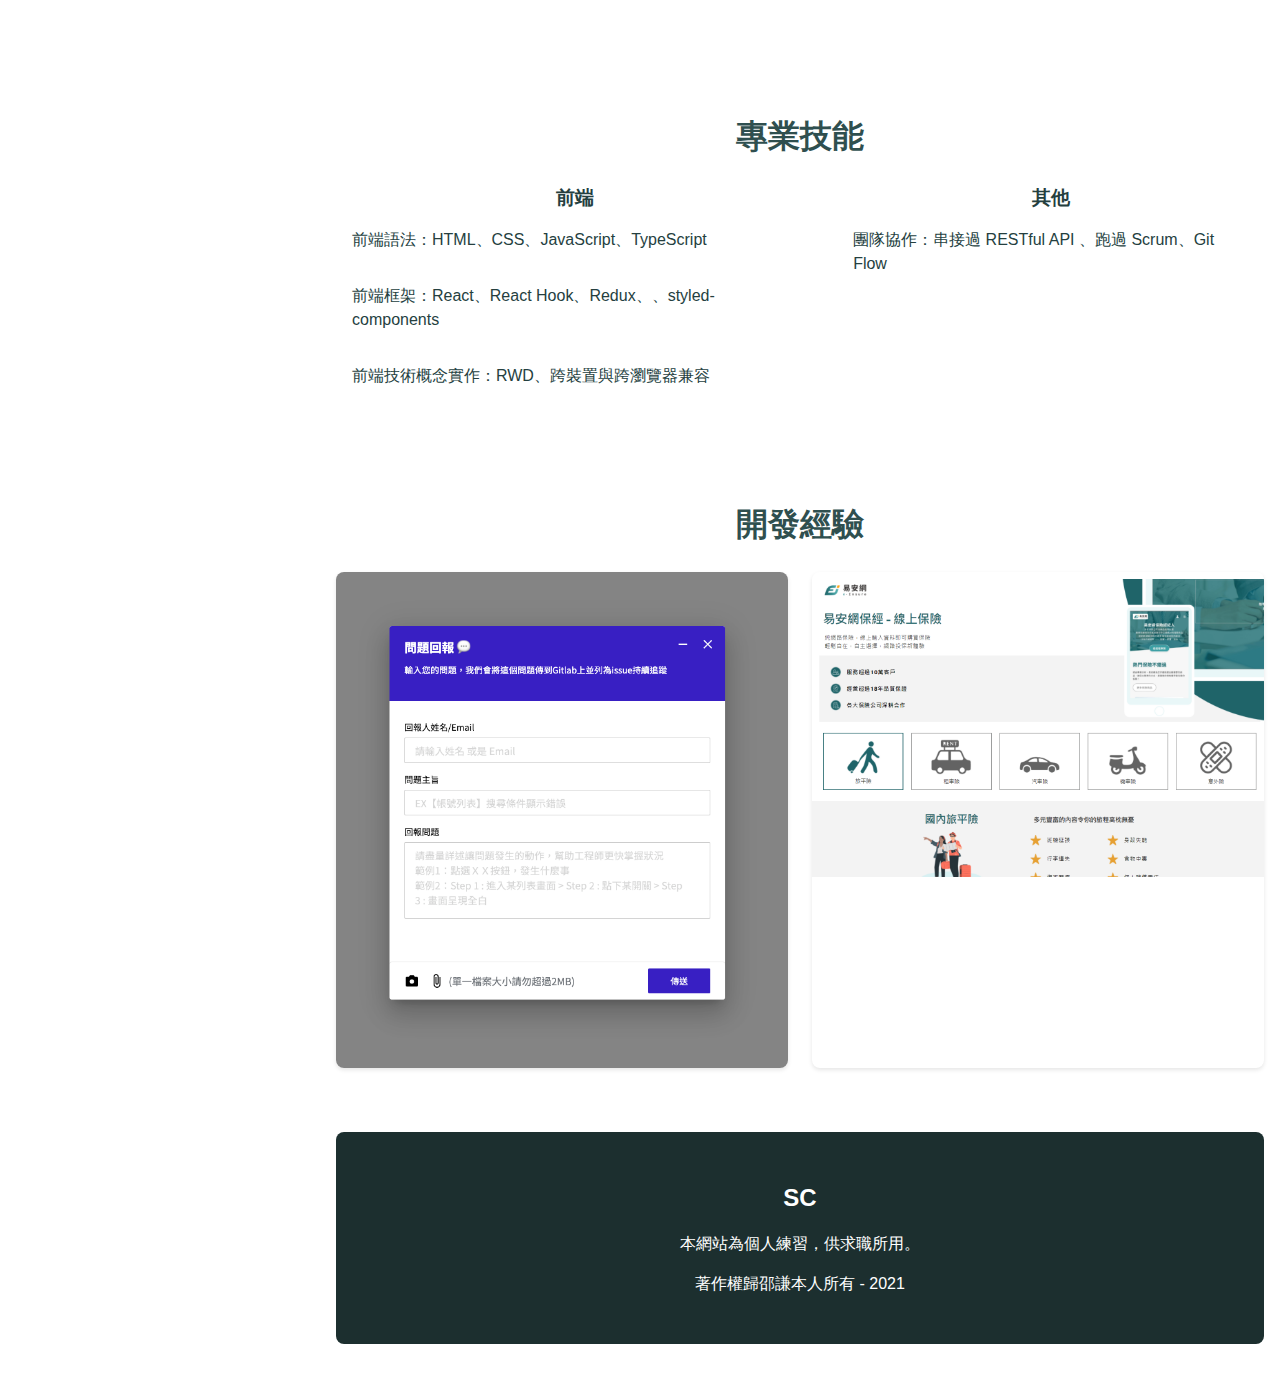
==== commit d0e06ae0: "[perf]Modify the context of about-me section and skill section" ====
--- a/index.html
+++ b/index.html
@@ -60,16 +60,22 @@
             <span class="home__profession">我是一名前端開發者</span>
 
             <div class="home__social">
-              <a href="#" class="home__social-link">
+              <a href="https://github.com/cvcvbnbn13" class="home__social-link">
                 <i class="bx bxl-github"></i>
               </a>
-              <a href="#" class="home__social-link">
+              <a
+                href="https://www.facebook.com/profile.php?id=100000535888989"
+                class="home__social-link"
+              >
                 <i class="bx bxl-facebook-square"></i>
               </a>
-              <a href="#" class="home__social-link">
+              <a
+                href="https://www.instagram.com/cvcvbnbn13/?hl=zh-tw"
+                class="home__social-link"
+              >
                 <i class="bx bxl-instagram"></i>
               </a>
-              <a href="#" class="home__social-link">
+              <a href="https://cvcvbnbn13.github.io/" class="home__social-link">
                 <i class="bx bx-user-pin"></i>
               </a>
             </div>
@@ -83,10 +89,11 @@
         <div class="about__container bd-grid">
           <div class="about__data">
             <p class="about__description">
-              生於1995年，大學就讀法律系，個性隨和，喜歡團隊協作的工作方式。
-              人生座右銘是 【Keep running Keep alive】，熱愛學習新事物新技術。
+              生於1995年，大學就讀法律系，個性隨和，​
+              擅於在團隊中共同開發、溝通協作 ，熱愛學習新事物新技術 ，
               應徵工作方向是: junior Front-end Engineer (初級前端工程師)，
-              對程式語言保有熱忱，除了自主學習外，亦有透過實習參與實務運作。
+              對前端程式語言保有熱忱，除了自主進修之外，同時也有透過實習參與及了
+              解實務運作。
             </p>
             <img src="assets/img/about.png" alt="" class="about__img" />
           </div>
@@ -175,35 +182,29 @@
           <div class="skills-content">
             <h3 class="skills__subtitle">前端</h3>
             <div class="skills__data">
-              <span class="skills__name">熟悉HTML/CSS</span>
-              <div class="skills__bar"></div>
-            </div>
-            <div class="skills__data">
-              <span class="skills__name">熟悉Javascript ES6</span>
-              <div class="skills__bar"></div>
-            </div>
-
-            <div class="skills__data">
-              <span class="skills__name">熟悉React.js框架</span>
-              <div class="skills__bar"></div>
-            </div>
-
-            <div class="skills__data">
-              <span class="skills__name">對TypeScript有使用經驗</span>
-              <div class="skills__bar"></div>
-            </div>
-
-            <div class="skills__data">
-              <span class="skills__name">熟悉使用SCSS開發RWD網站</span>
-              <div class="skills__bar"></div>
+              <span class="skills__name"
+                >前端語法：HTML、CSS、JavaScript、TypeScript</span
+              >
+            </div>
+            <div class="skills__data">
+              <span class="skills__name"
+                >前端框架：React、React Hook、Redux、、styled-components</span
+              >
+            </div>
+
+            <div class="skills__data">
+              <span class="skills__name"
+                >前端技術概念實作：RWD、跨裝置與跨瀏覽器兼容</span
+              >
             </div>
           </div>
 
           <div class="skills-content">
             <h3 class="skills__subtitle">其他</h3>
             <div class="skills__data">
-              <span class="skills__name">熟悉使用Git進行版本控制</span>
-              <div class="skills__bar"></div>
+              <span class="skills__name"
+                >團隊協作：串接過 RESTful API 、跑過 Scrum、Git Flow</span
+              >
             </div>
           </div>
         </div>
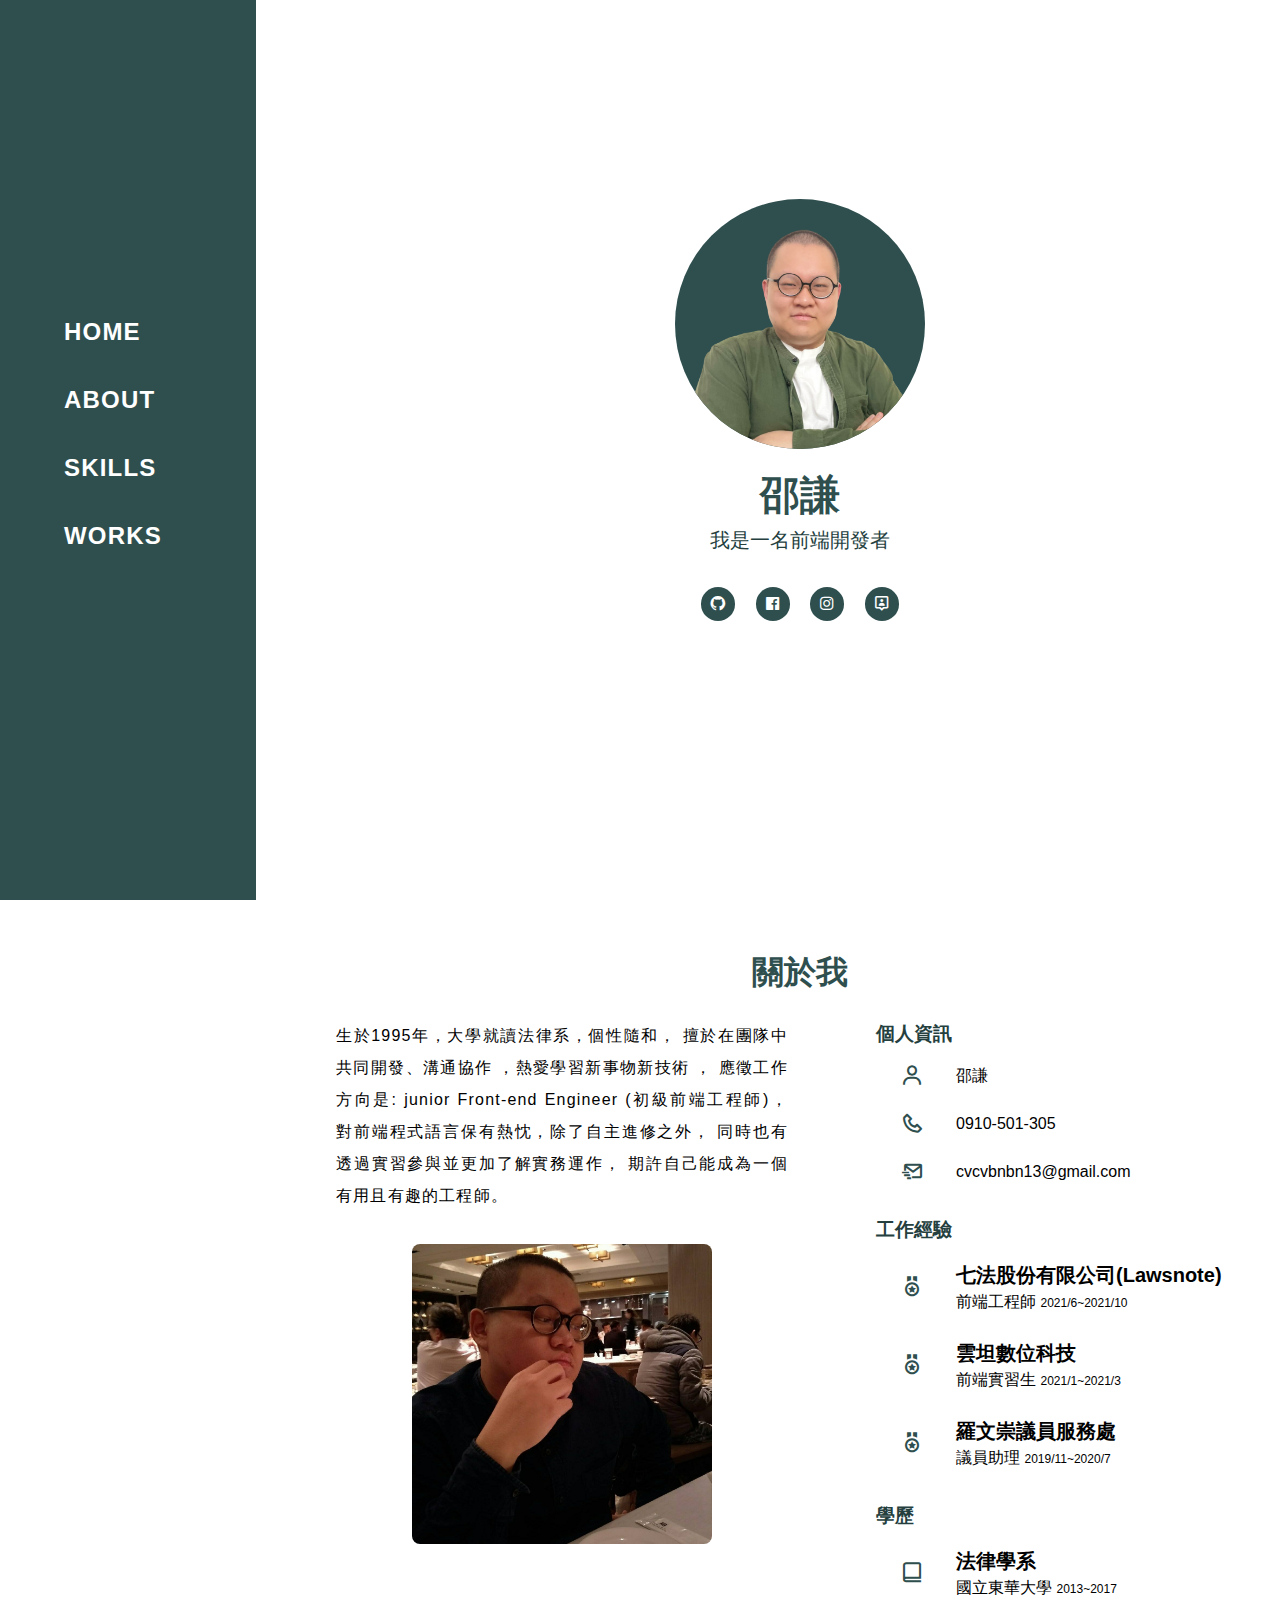
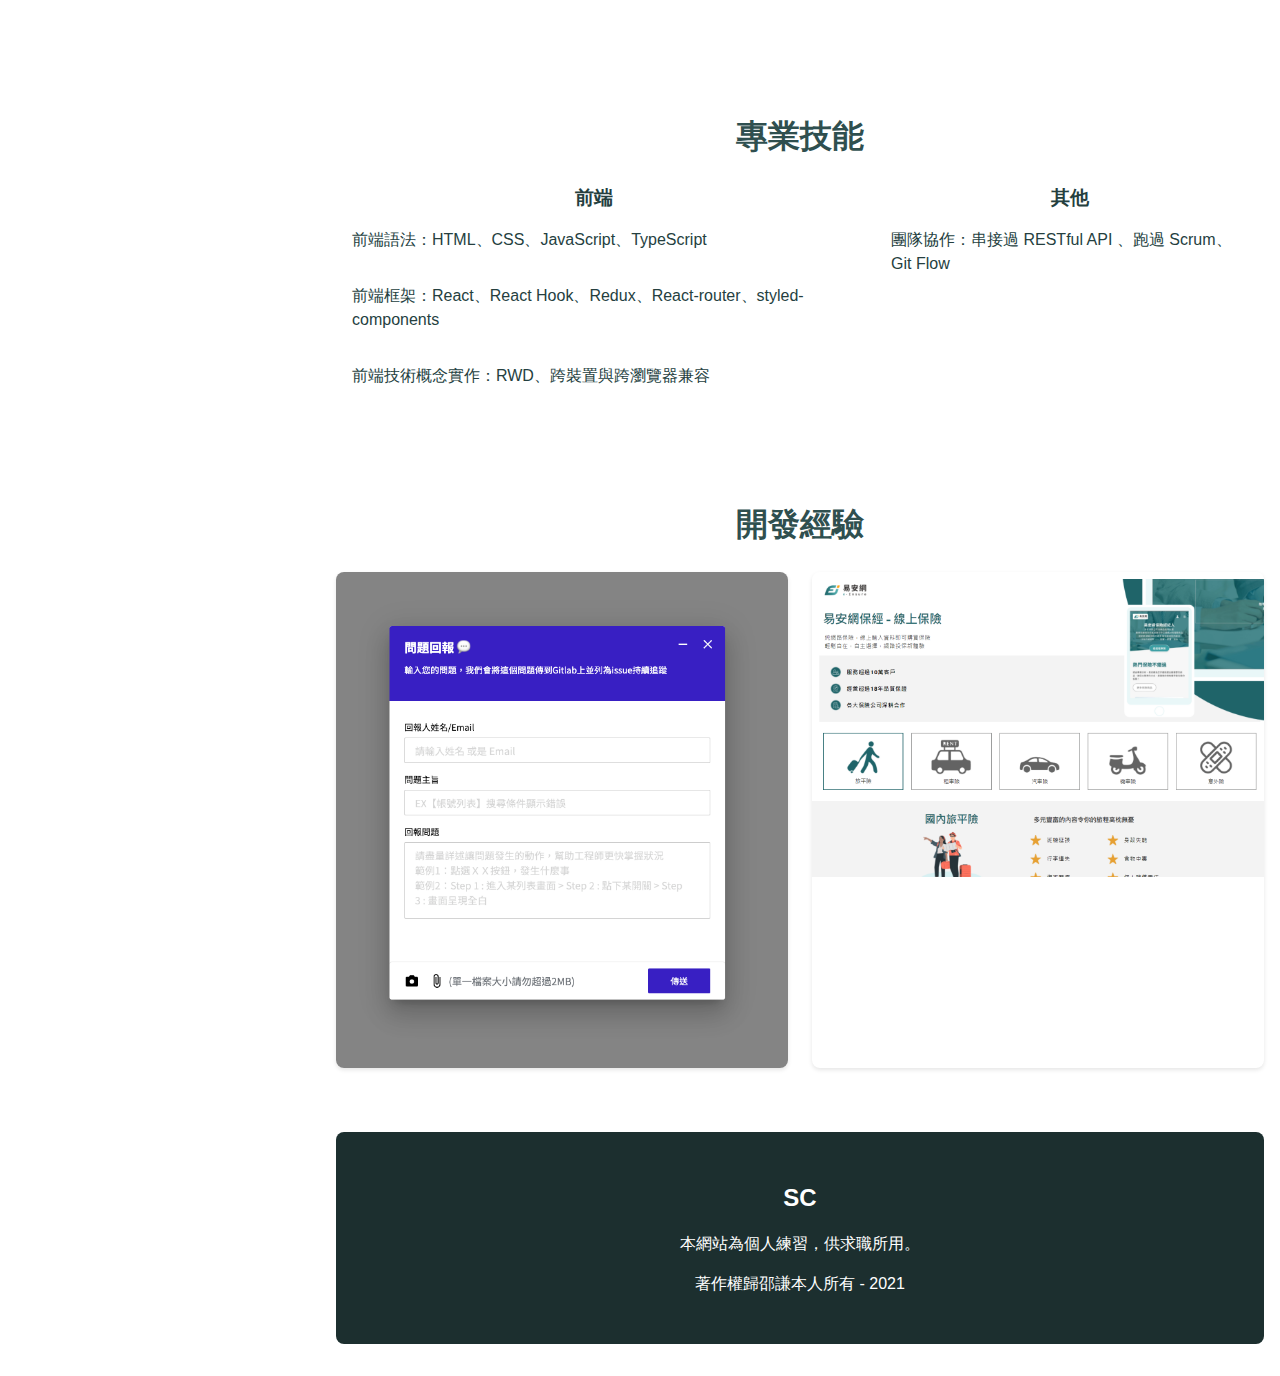
==== commit 627602ea: "[style]Modify the Personal description" ====
--- a/index.html
+++ b/index.html
@@ -89,11 +89,12 @@
         <div class="about__container bd-grid">
           <div class="about__data">
             <p class="about__description">
-              生於1995年，大學就讀法律系，個性隨和，​
+              生於1995年，大學就讀法律系，個性隨和，
               擅於在團隊中共同開發、溝通協作 ，熱愛學習新事物新技術 ，
               應徵工作方向是: junior Front-end Engineer (初級前端工程師)，
-              對前端程式語言保有熱忱，除了自主進修之外，同時也有透過實習參與及了
-              解實務運作。
+              對前端程式語言保有熱忱，除了自主進修之外，
+              同時也有透過實習參與並更加了解實務運作，
+              期許自己能成為一個有用且有趣的工程師。
             </p>
             <img src="assets/img/about.png" alt="" class="about__img" />
           </div>
@@ -188,7 +189,8 @@
             </div>
             <div class="skills__data">
               <span class="skills__name"
-                >前端框架：React、React Hook、Redux、、styled-components</span
+                >前端框架：React、React
+                Hook、Redux、React-router、styled-components</span
               >
             </div>
 
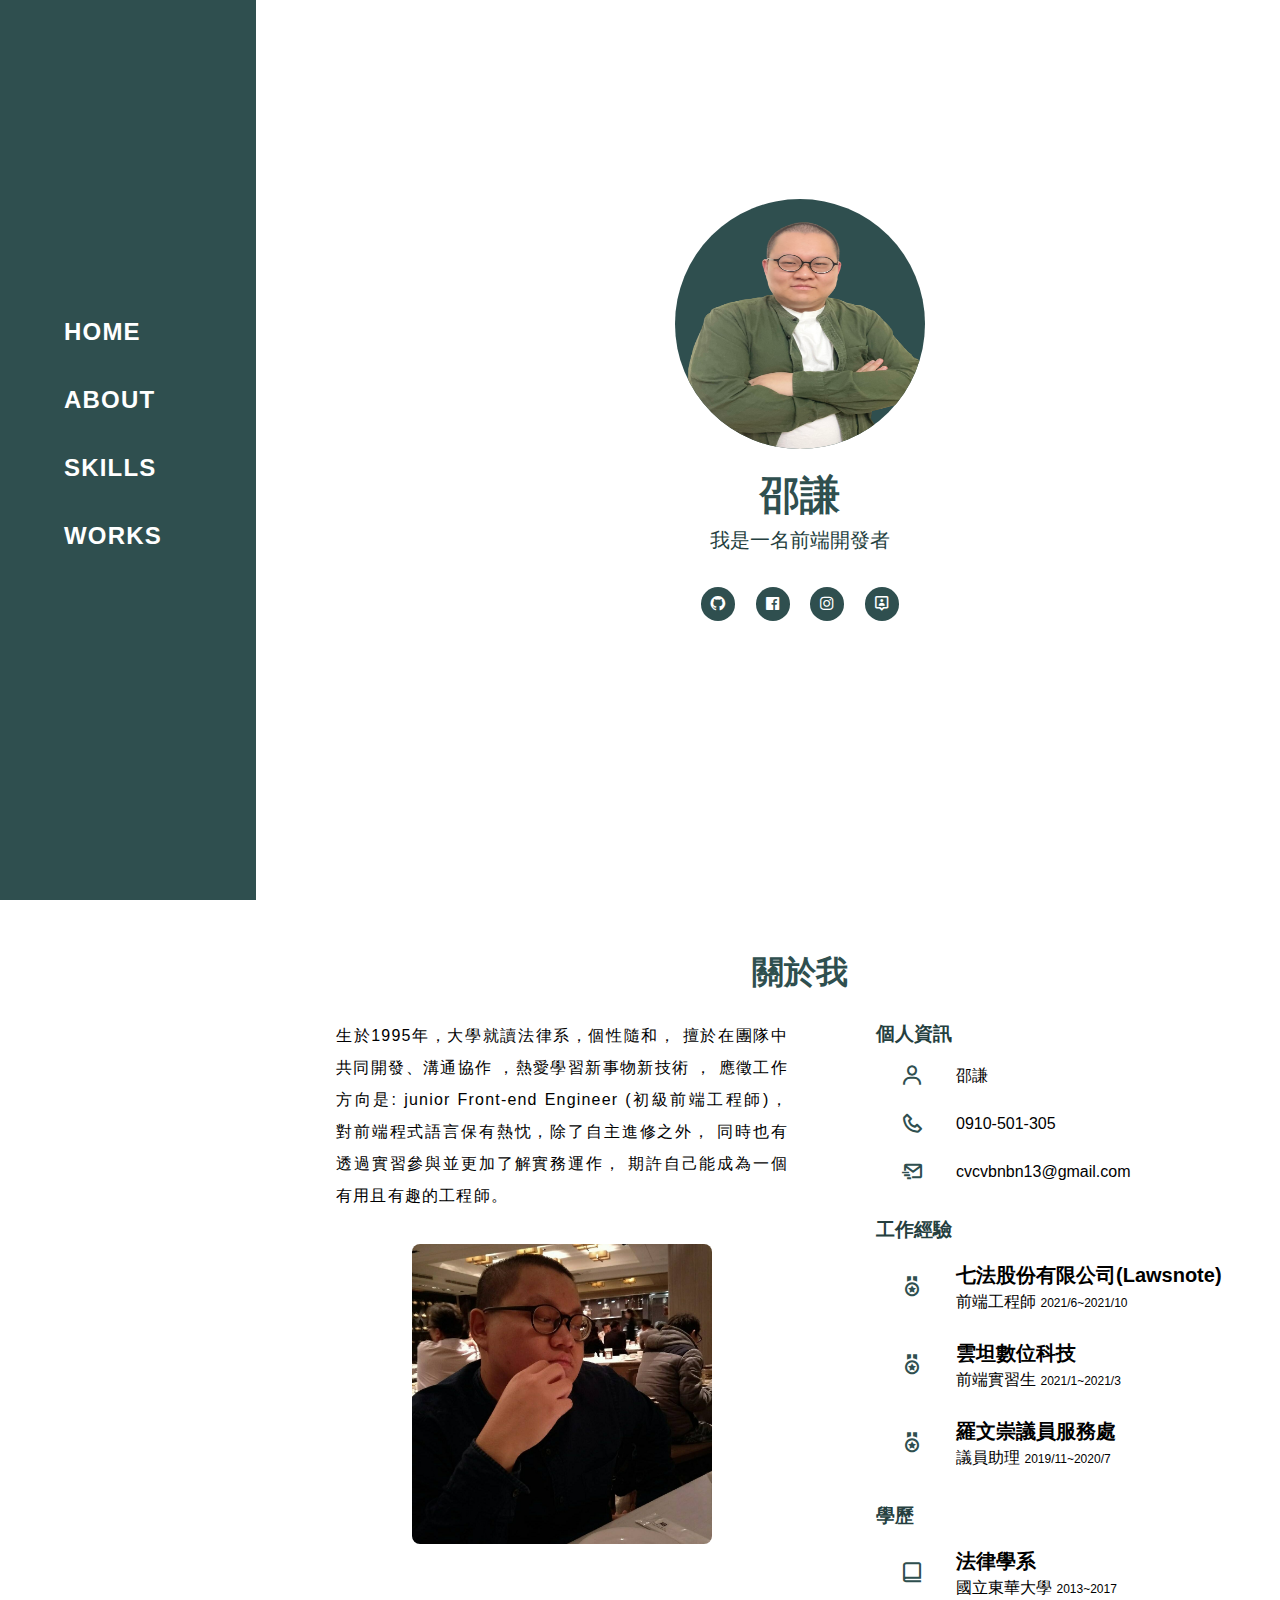
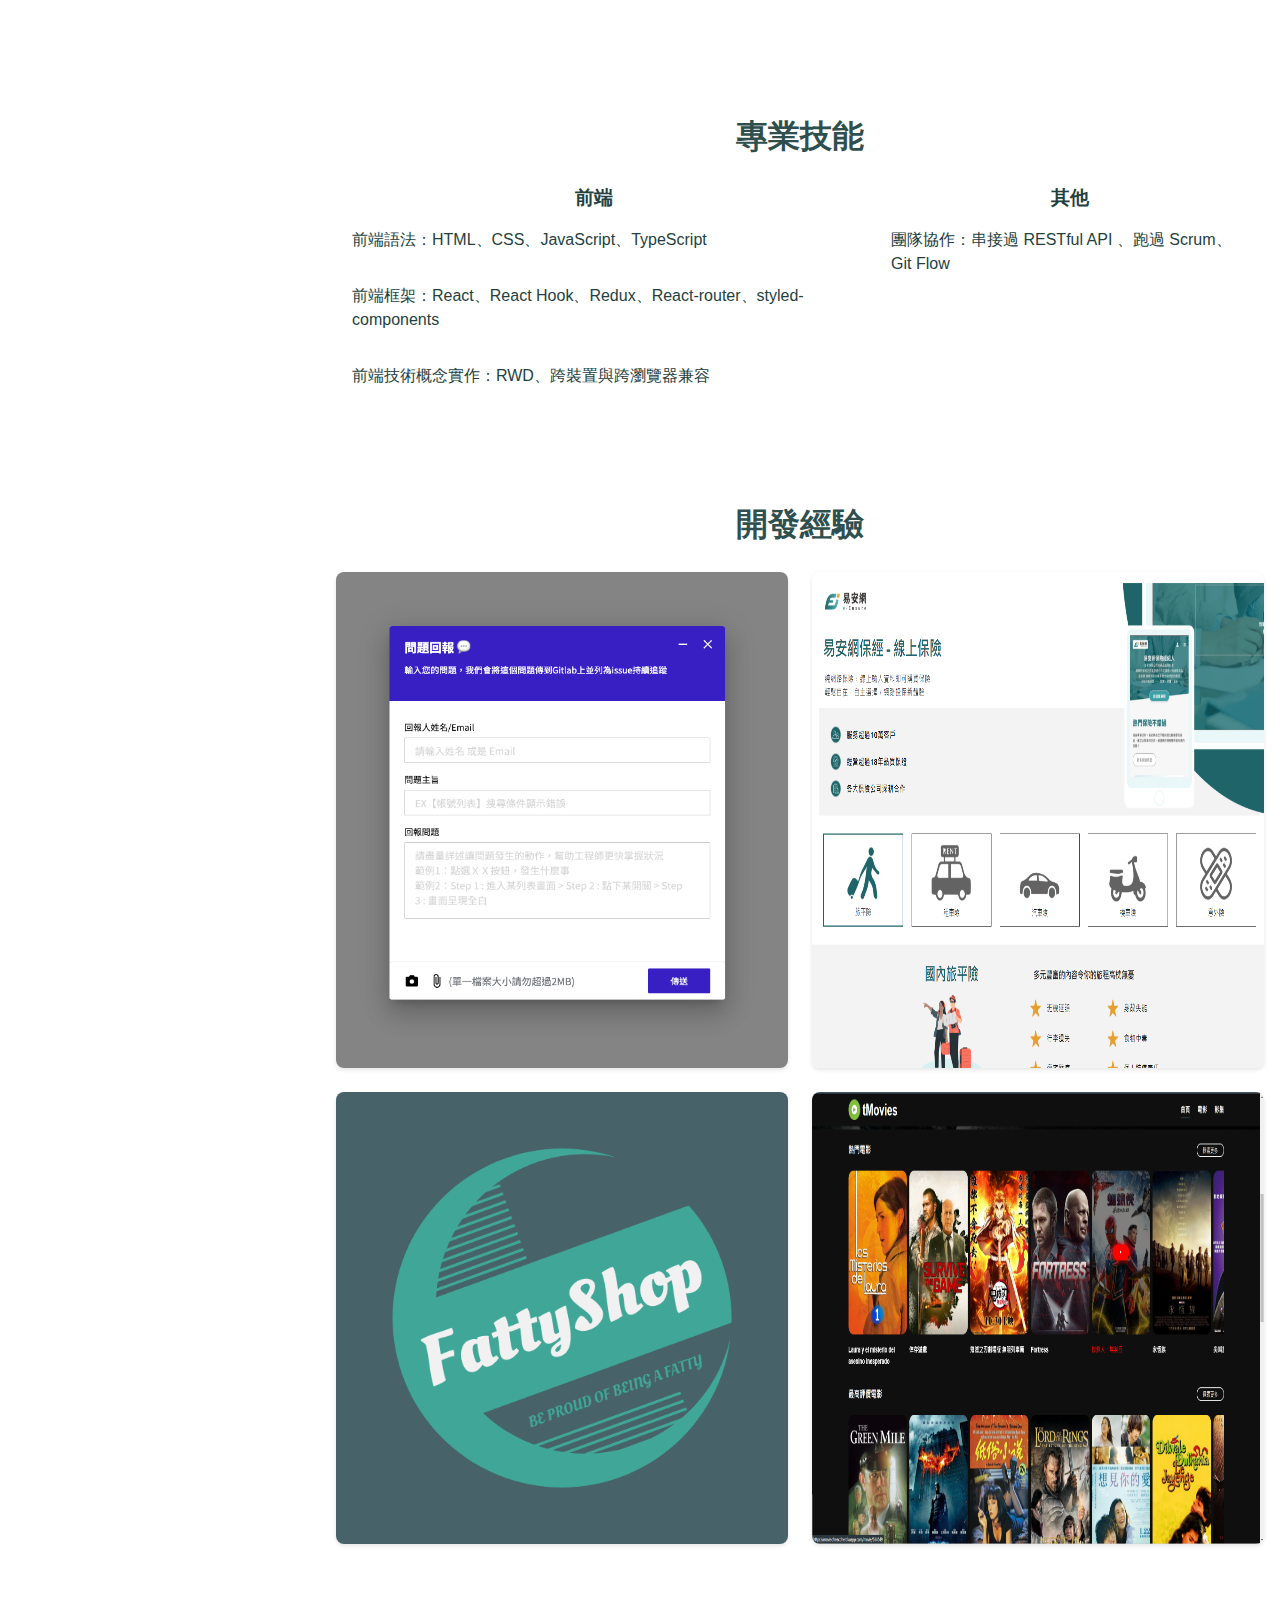
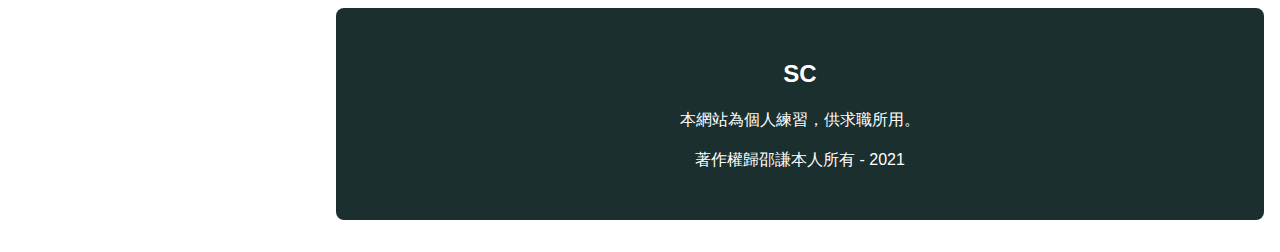
==== commit a724d1ac: "[style]New-Works-post-on-and-modify-style" ====
--- a/index.html
+++ b/index.html
@@ -221,27 +221,6 @@
 
             <div class="works__data">
               <span class="works__title">Lawsnote內部回報系統</span>
-              <br />
-              <p class="works__description">
-                程式使用React + TypeScript開發
-                <br />
-                搭配Redux做狀態管理
-                <br />
-                並使用Axios與後端協作串接api
-                <br />
-                UI部分使用Material-UI
-                <br />
-                <br />
-                底部功能列中的相機icon
-                <br />
-                是特別為該專案開發的截圖功能
-                <br />
-                主要是透過
-                <br />
-                MediaDevices.getDisplayMedia及canvas
-                <br />
-                的drawImage功能來實現
-              </p>
             </div>
           </div>
           <div class="works__img">
@@ -257,12 +236,36 @@
                 <i class="bx bx-link-alt"></i>
               </a>
               <span class="works__title">TADA台灣車主協會線上保險頁面</span>
-              <br />
-              <p class="works__description">
-                使用SCSS進行RWD網站製作
-                <br />
-                透過vue進行資料整理、render及功能撰寫
-              </p>
+            </div>
+          </div>
+          <div class="works__img">
+            <img src="assets/img/fattyshop-logo.png" alt="" />
+
+            <div class="works__data">
+              <a
+                href="https://node-for-fattyshop.herokuapp.com/"
+                target="_blank"
+                rel="noreferrer"
+                class="works__link"
+              >
+                <i class="bx bx-link-alt"></i>
+              </a>
+              <span class="works__title">胖胖商城</span>
+            </div>
+          </div>
+          <div class="works__img">
+            <img src="assets/img/react-movie.png" alt="" />
+
+            <div class="works__data">
+              <a
+                href="https://movieofreact.herokuapp.com/"
+                target="_blank"
+                rel="noreferrer"
+                class="works__link"
+              >
+                <i class="bx bx-link-alt"></i>
+              </a>
+              <span class="works__title">React-Movie</span>
             </div>
           </div>
         </div>
--- a/assets/css/style.css
+++ b/assets/css/style.css
@@ -2,8 +2,8 @@
   margin: 0;
   padding: 0;
   -webkit-box-sizing: border-box;
-          box-sizing: border-box;
-  font-family: "Noto Sans TC", sans-serif;
+  box-sizing: border-box;
+  font-family: 'Noto Sans TC', sans-serif;
 }
 
 html {
@@ -28,8 +28,8 @@
 }
 
 img {
-  max-width: 100%;
-  height: auto;
+  width: 100%;
+  height: 100%;
   display: block;
 }
 
@@ -58,9 +58,9 @@
   display: -ms-grid;
   display: grid;
   -ms-grid-columns: 100%;
-      grid-template-columns: 100%;
+  grid-template-columns: 100%;
   -webkit-column-gap: 1.5rem;
-          column-gap: 1.5rem;
+  column-gap: 1.5rem;
   width: calc(100% - 2rem);
   margin: 0 auto;
 }
@@ -73,7 +73,7 @@
   z-index: 100;
   background-color: #2f4f4f;
   -webkit-box-shadow: 0 2px 4px rgba(0, 0, 0, 0.1);
-          box-shadow: 0 2px 4px rgba(0, 0, 0, 0.1);
+  box-shadow: 0 2px 4px rgba(0, 0, 0, 0.1);
 }
 
 .nav {
@@ -82,11 +82,11 @@
   display: -ms-flexbox;
   display: flex;
   -webkit-box-pack: justify;
-      -ms-flex-pack: justify;
-          justify-content: space-between;
-  -webkit-box-align: center;
-      -ms-flex-align: center;
-          align-items: center;
+  -ms-flex-pack: justify;
+  justify-content: space-between;
+  -webkit-box-align: center;
+  -ms-flex-align: center;
+  align-items: center;
 }
 
 .nav__menu {
@@ -100,8 +100,8 @@
   display: -ms-flexbox;
   display: flex;
   -webkit-box-align: center;
-      -ms-flex-align: center;
-          align-items: center;
+  -ms-flex-align: center;
+  align-items: center;
   background-color: #2f4f4f;
   -webkit-transition: 0.5s;
   transition: 0.5s;
@@ -159,8 +159,8 @@
 .home__container {
   height: 100vh;
   -webkit-box-align: center;
-      -ms-flex-align: center;
-          align-items: center;
+  -ms-flex-align: center;
+  align-items: center;
 }
 
 .home__data {
@@ -169,11 +169,11 @@
   display: flex;
   -webkit-box-orient: vertical;
   -webkit-box-direction: normal;
-      -ms-flex-direction: column;
-          flex-direction: column;
-  -webkit-box-align: center;
-      -ms-flex-align: center;
-          align-items: center;
+  -ms-flex-direction: column;
+  flex-direction: column;
+  -webkit-box-align: center;
+  -ms-flex-align: center;
+  align-items: center;
   height: -webkit-max-content;
   height: -moz-max-content;
   height: max-content;
@@ -251,8 +251,8 @@
   display: -ms-flexbox;
   display: flex;
   -webkit-box-align: center;
-      -ms-flex-align: center;
-          align-items: center;
+  -ms-flex-align: center;
+  align-items: center;
   padding-left: 1.5rem;
   margin-bottom: 1.5rem;
 }
@@ -280,8 +280,8 @@
   display: -ms-flexbox;
   display: flex;
   -webkit-box-pack: space-evenly;
-      -ms-flex-pack: space-evenly;
-          justify-content: space-evenly;
+  -ms-flex-pack: space-evenly;
+  justify-content: space-evenly;
 }
 
 .skills__subtitle {
@@ -315,7 +315,7 @@
   overflow: hidden;
   border-radius: 0.5rem;
   -webkit-box-shadow: 0 2px 4px rgba(0, 0, 0, 0.1);
-          box-shadow: 0 2px 4px rgba(0, 0, 0, 0.1);
+  box-shadow: 0 2px 4px rgba(0, 0, 0, 0.1);
 }
 
 .works__img:hover .works__data {
@@ -332,14 +332,14 @@
   display: flex;
   -webkit-box-orient: vertical;
   -webkit-box-direction: normal;
-      -ms-flex-direction: column;
-          flex-direction: column;
+  -ms-flex-direction: column;
+  flex-direction: column;
   -webkit-box-pack: center;
-      -ms-flex-pack: center;
-          justify-content: center;
-  -webkit-box-align: center;
-      -ms-flex-align: center;
-          align-items: center;
+  -ms-flex-pack: center;
+  justify-content: center;
+  -webkit-box-align: center;
+  -ms-flex-align: center;
+  align-items: center;
   background: rgba(47, 79, 79, 0.7);
   border-radius: 0.5rem;
   -webkit-transition: 0.3s;
@@ -388,8 +388,8 @@
     width: 20%;
   }
   .about__container {
-    -ms-grid-columns: (1fr)[2];
-        grid-template-columns: repeat(2, 1fr);
+    -ms-grid-columns: (1fr) [2];
+    grid-template-columns: repeat(2, 1fr);
   }
   .about__data {
     text-align: initial;
@@ -405,12 +405,12 @@
     padding-left: 4rem;
   }
   .skills__container {
-    -ms-grid-columns: (1fr)[3];
-        grid-template-columns: repeat(3, 1fr);
+    -ms-grid-columns: (1fr) [3];
+    grid-template-columns: repeat(3, 1fr);
   }
   .works__container {
-    -ms-grid-columns: (1fr)[2];
-        grid-template-columns: repeat(2, 1fr);
+    -ms-grid-columns: (1fr) [2];
+    grid-template-columns: repeat(2, 1fr);
   }
   .works__description {
     display: block;
@@ -435,7 +435,9 @@
   .header {
     width: 0;
   }
-  .nav__toggle, .nav__logo, .nav__close {
+  .nav__toggle,
+  .nav__logo,
+  .nav__close {
     display: none;
   }
   .nav__menu {
@@ -451,4 +453,4 @@
     text-align: left;
   }
 }
-/*# sourceMappingURL=style.css.map */+/*# sourceMappingURL=style.css.map */
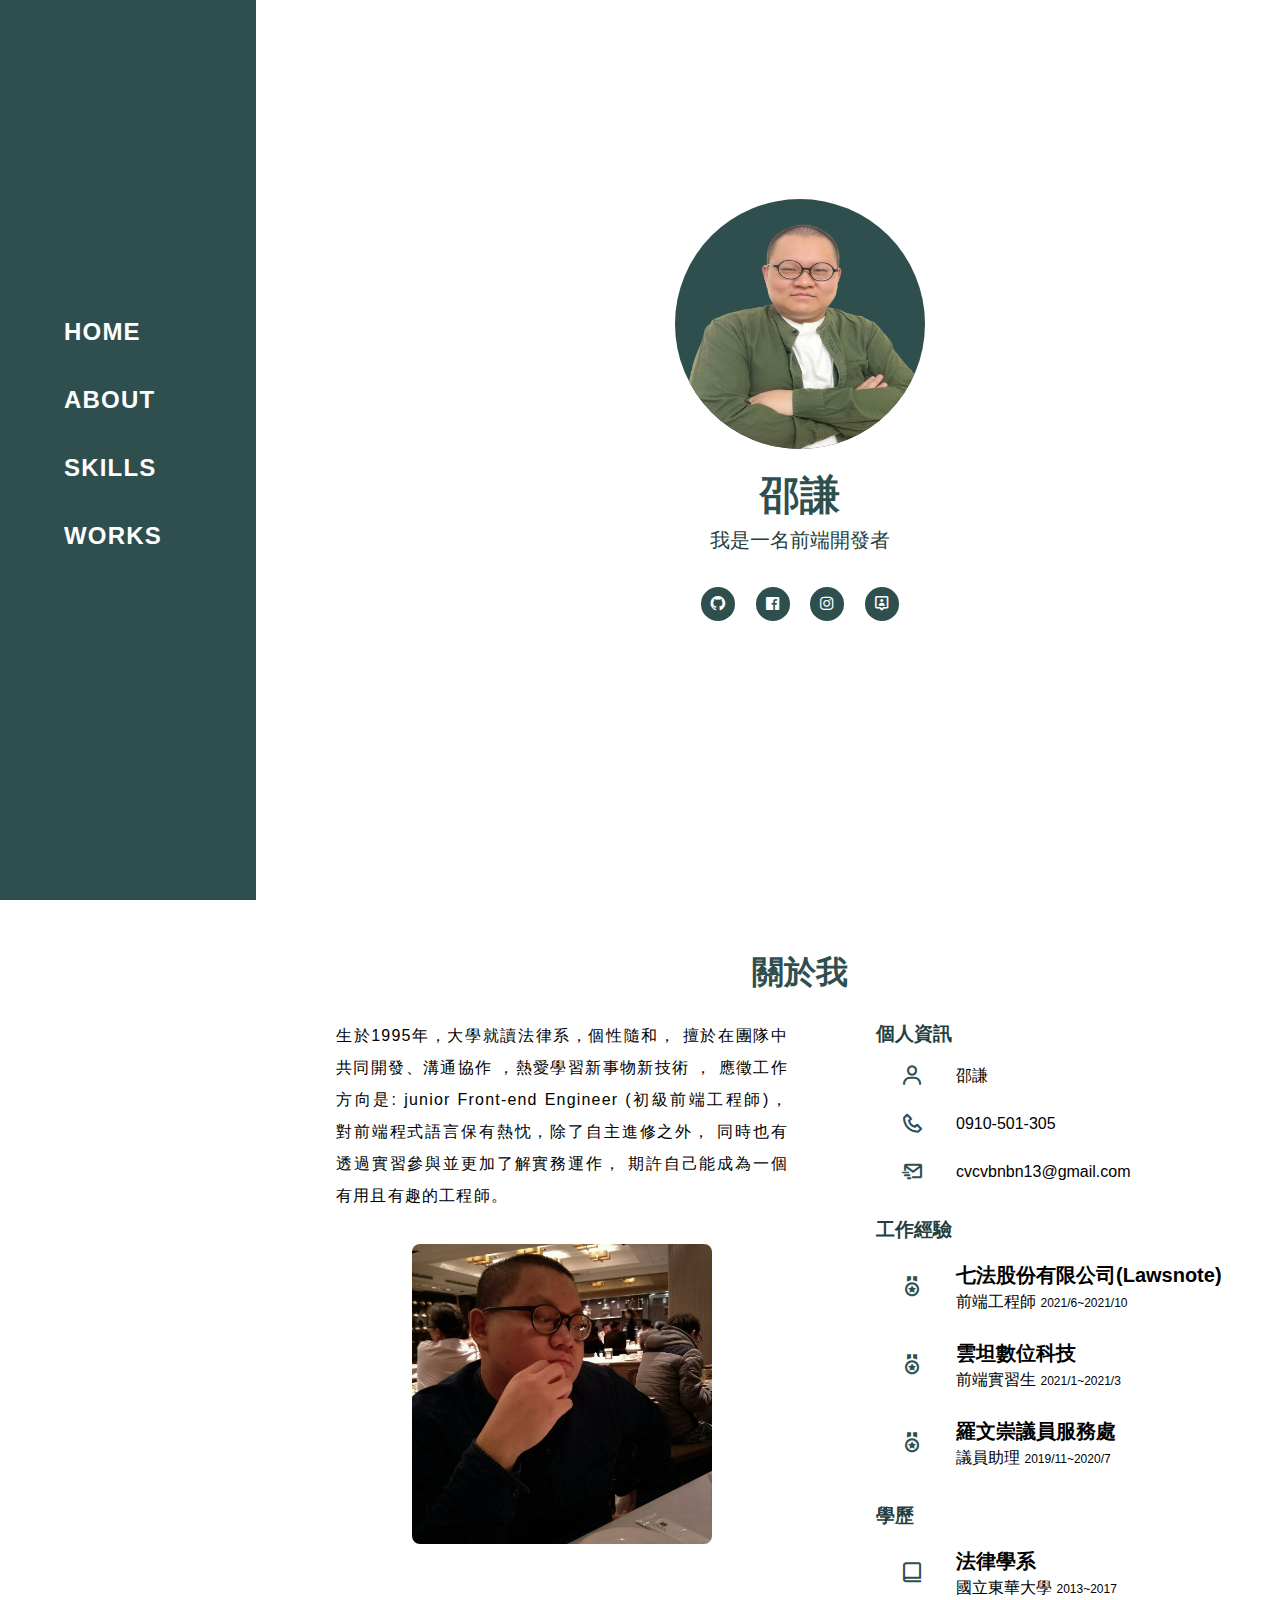
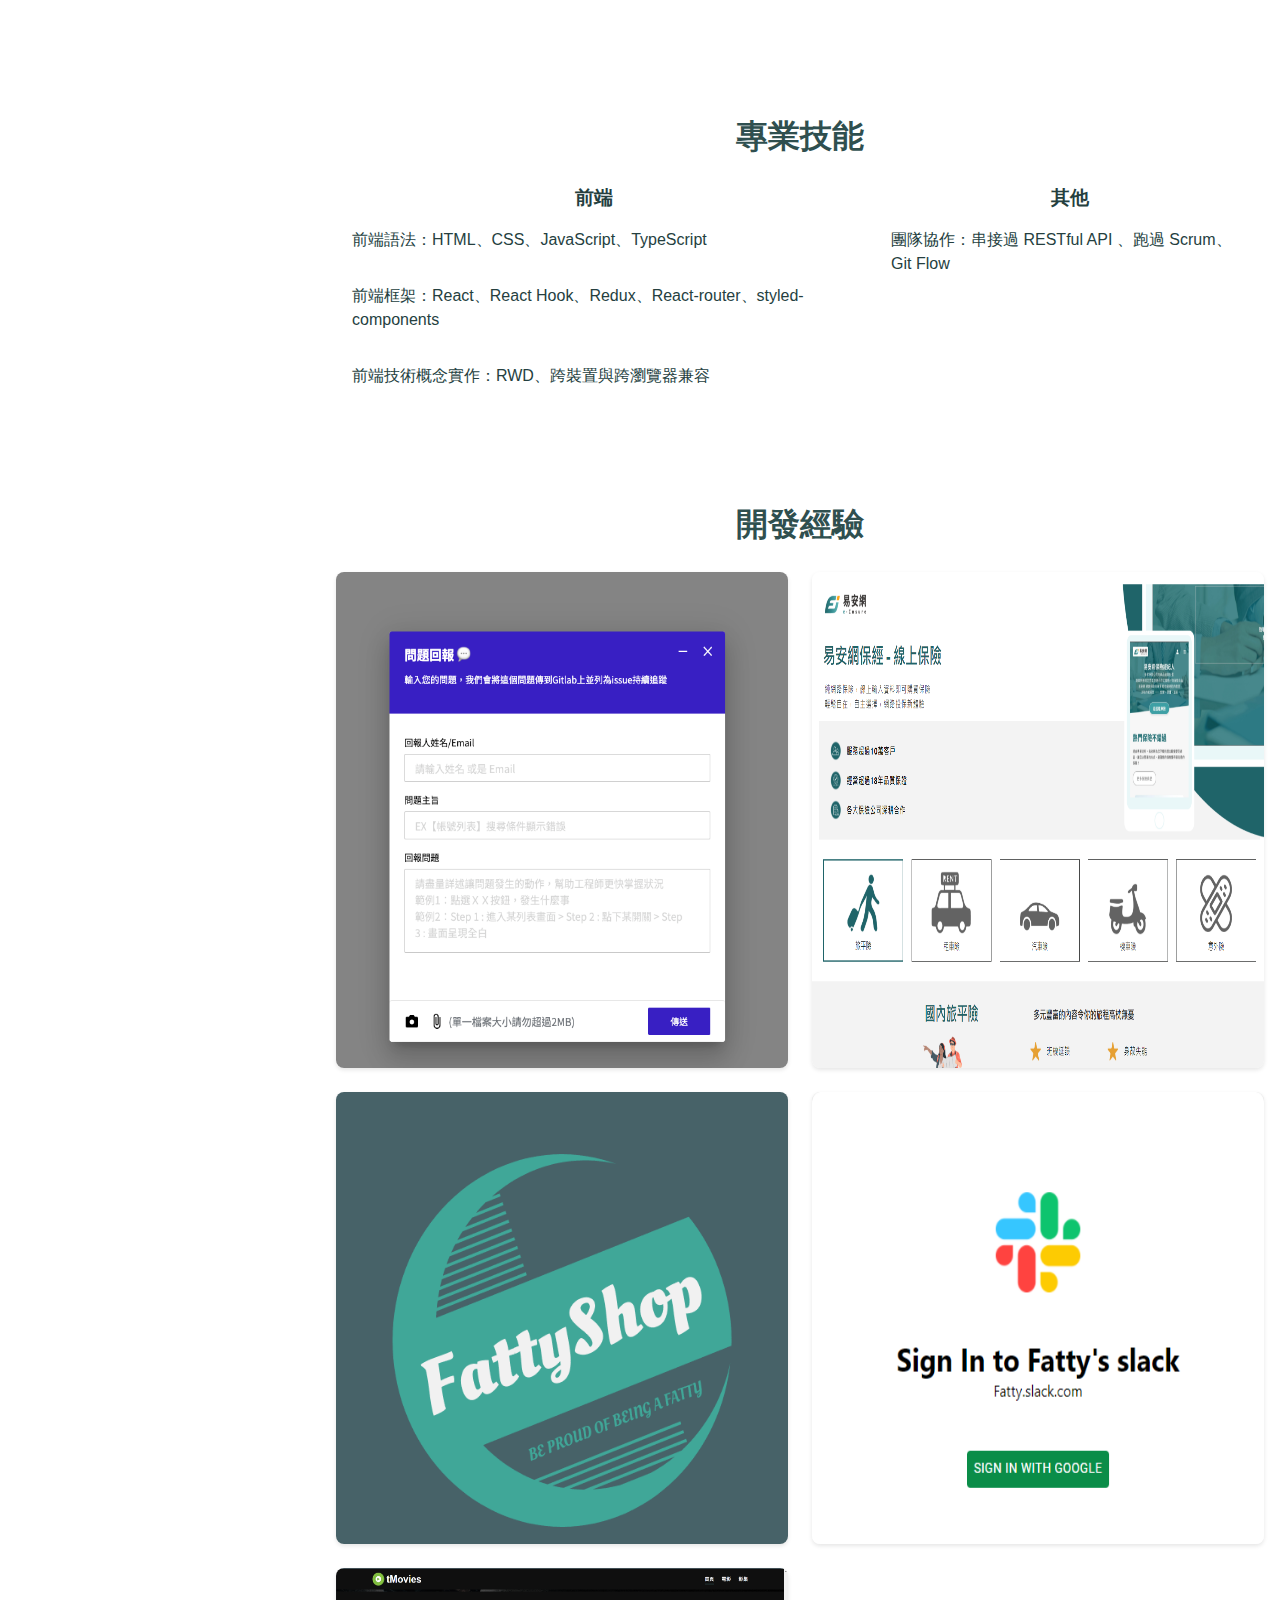
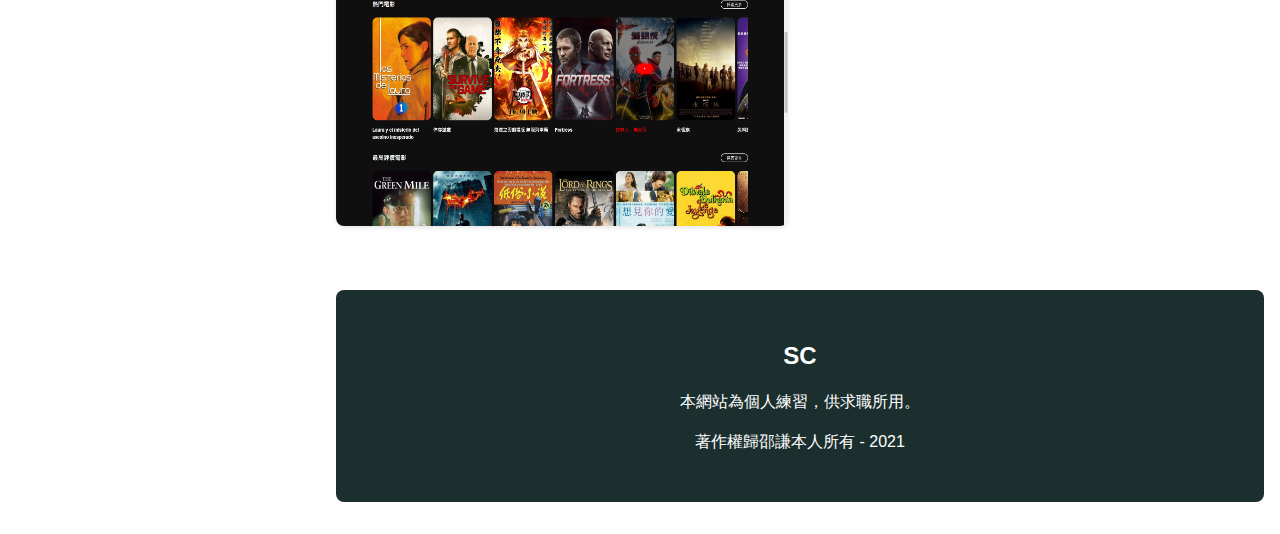
==== commit f9fe8557: "[feat]New-project-fatty-slack" ====
--- a/index.html
+++ b/index.html
@@ -238,6 +238,7 @@
               <span class="works__title">TADA台灣車主協會線上保險頁面</span>
             </div>
           </div>
+
           <div class="works__img">
             <img src="assets/img/fattyshop-logo.png" alt="" />
 
@@ -253,6 +254,23 @@
               <span class="works__title">胖胖商城</span>
             </div>
           </div>
+
+          <div class="works__img">
+            <img src="assets/img/fatty-slack.png" alt="" />
+
+            <div class="works__data">
+              <a
+                href="https://slack-clone-9516e.web.app/"
+                target="_blank"
+                rel="noreferrer"
+                class="works__link"
+              >
+                <i class="bx bx-link-alt"></i>
+              </a>
+              <span class="works__title">Fatty's Slack</span>
+            </div>
+          </div>
+
           <div class="works__img">
             <img src="assets/img/react-movie.png" alt="" />
 
--- a/assets/css/style.css
+++ b/assets/css/style.css
@@ -29,7 +29,7 @@
 
 img {
   width: 100%;
-  height: 100%;
+  height: 110%;
   display: block;
 }
 
@@ -181,8 +181,8 @@
 }
 
 .home__img {
+  height: 250px;
   width: 250px;
-  height: 250px;
   background-color: #2f4f4f;
   border-radius: 50%;
   overflow: hidden;
